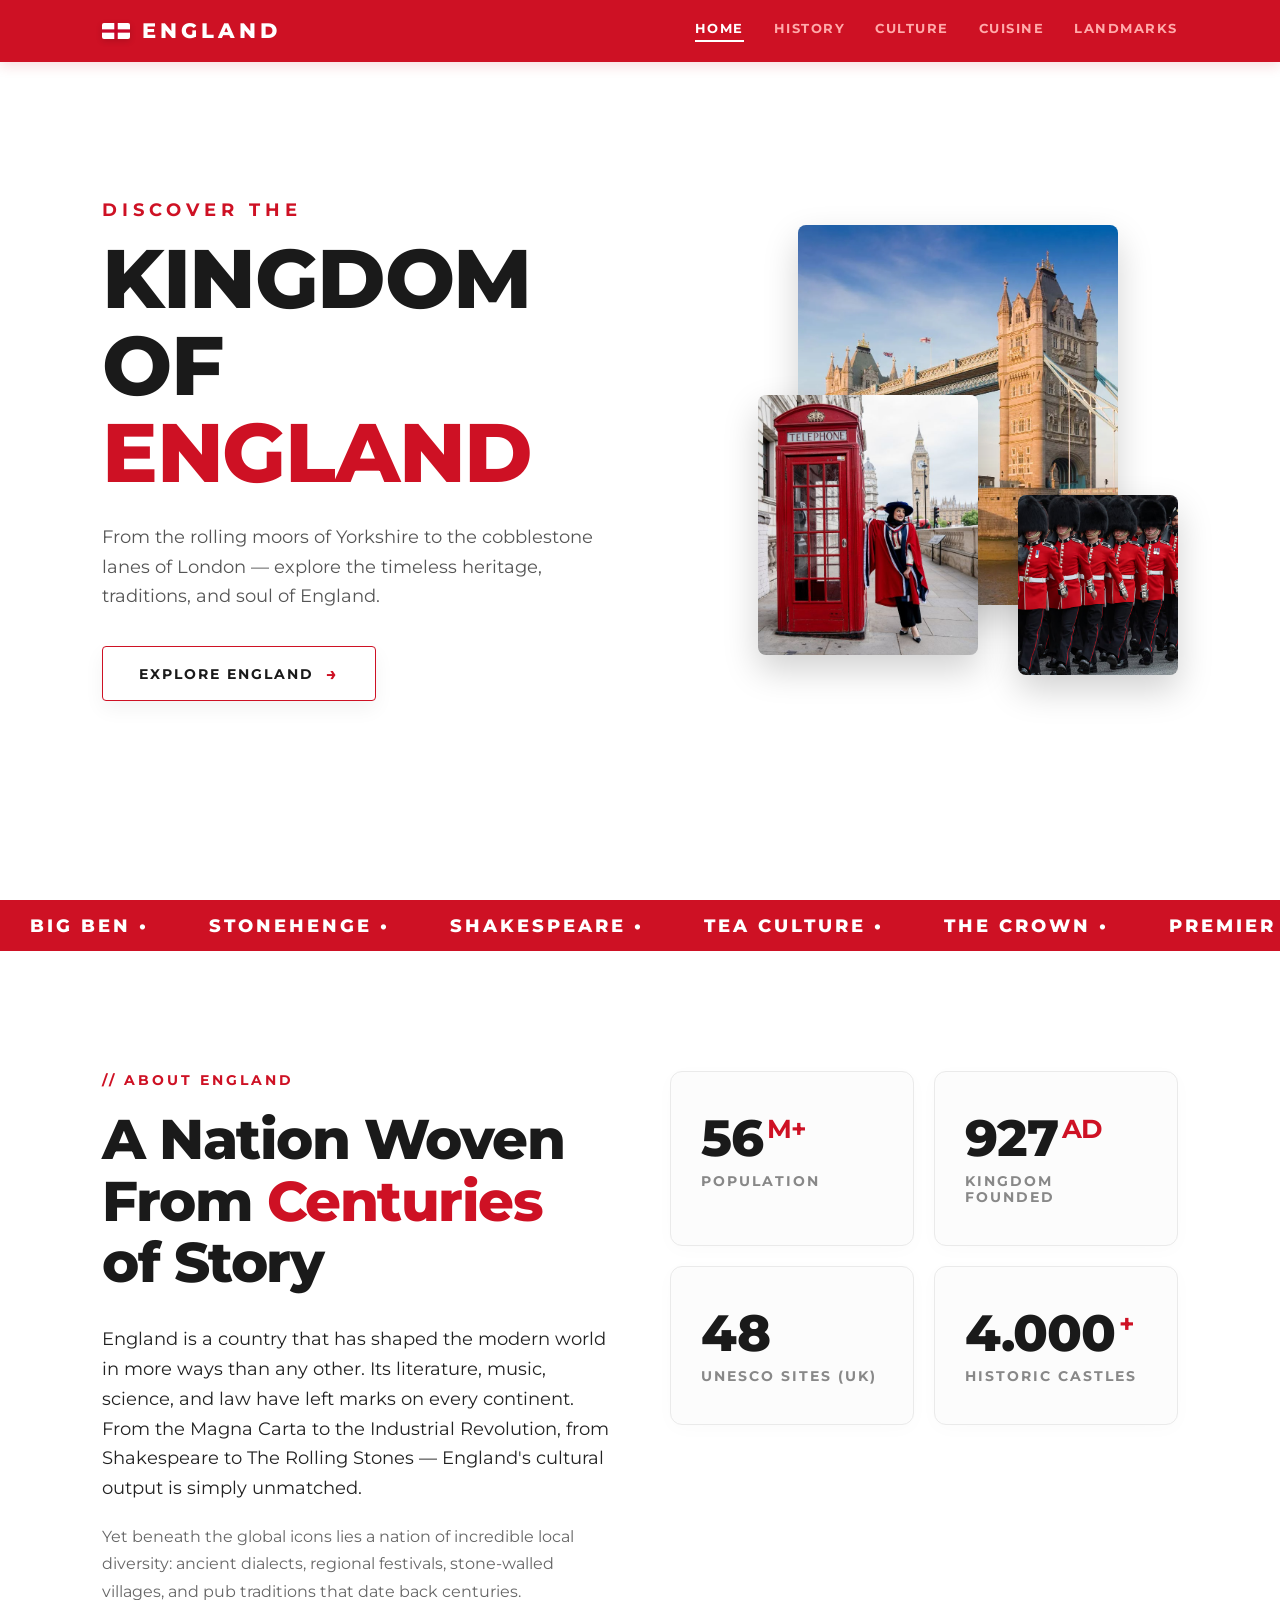
==== index.html @ e2b1b02a "membuat html dan css halaman utama" ====
<!DOCTYPE html>
<html lang="en">

<head>
    <meta charset="UTF-8">
    <meta name="viewport" content="width=device-width, initial-scale=1.0">
    <title>England</title>
    <link rel="preconnect" href="https://fonts.googleapis.com">
    <link rel="preconnect" href="https://fonts.gstatic.com" crossorigin>
    <link href="https://fonts.googleapis.com/css2?family=Montserrat:wght@400;500;700;800&display=swap" rel="stylesheet">
    <link rel="stylesheet" href="css/style.css">
</head>

<body>

    <nav>
        <div class="nav-logo-wrap">
            <img src="assets/england_flag.png" alt="England Flag" class="nav-flag">
            <h1>ENGLAND</h1>
        </div>
        <div class="nav-links">
            <a href="index.html" class="active">HOME</a>
            <a href="">HISTORY</a>
            <a href="">CULTURE</a>
            <a href="">CUISINE</a>
            <a href="">LANDMARKS</a>
        </div>
    </nav>

    <header>
        <div class="header-text">
            <p class="sub-title">DISCOVER THE</p>
            <h1 class="main-title">KINGDOM OF <span class="text-red">ENGLAND</span></h1>
            <p class="description">From the rolling moors of Yorkshire to the cobblestone lanes of London — explore the
                timeless heritage, traditions, and soul of England.</p>

            <a href="" class="btn-explore">
                EXPLORE ENGLAND
                <span class="arrow">→</span>
            </a>
        </div>

        <div class="header-visual-zone">
            <div class="image-stack-container">

                <div class="stack-card img-back">
                    <img src="assets/tower_bridge.jpg" alt="Tower Bridge London">
                </div>

                <div class="stack-card img-middle">
                    <img src="assets/red_telephone.jpg" alt="Red Telephone Box">
                </div>

                <div class="stack-card img-front">
                    <img src="assets/kings_guard.jpg" alt="King's Guard">
                </div>

            </div>
        </div>
    </header>

    <div class="ticker-wrap">
        <div class="ticker">
            <div class="ticker-item">BIG BEN •</div>
            <div class="ticker-item">STONEHENGE •</div>
            <div class="ticker-item">SHAKESPEARE •</div>
            <div class="ticker-item">TEA CULTURE •</div>
            <div class="ticker-item">THE CROWN •</div>
            <div class="ticker-item">PREMIER LEAGUE •</div>
            <div class="ticker-item">FISH & CHIPS •</div>
            <div class="ticker-item">BUCKINGHAM PALACE •</div>
            <div class="ticker-item">BIG BEN •</div>
            <div class="ticker-item">STONEHENGE •</div>
            <div class="ticker-item">SHAKESPEARE •</div>
            <div class="ticker-item">TEA CULTURE •</div>
            <div class="ticker-item">THE CROWN •</div>
            <div class="ticker-item">PREMIER LEAGUE •</div>
            <div class="ticker-item">FISH & CHIPS •</div>
            <div class="ticker-item">BUCKINGHAM PALACE •</div>
        </div>
    </div>

    <section class="about-section">
        <div class="about-container">

            <div class="about-left">
                <p class="about-tagline">// ABOUT ENGLAND</p>
                <h2 class="about-title">A Nation Woven From <span class="highlight-red">Centuries</span> of Story</h2>
                <p class="about-desc">England is a country that has shaped the modern world in more ways than any other.
                    Its
                    literature, music, science, and law have left marks on every continent. From the Magna Carta to the
                    Industrial
                    Revolution, from Shakespeare to The Rolling Stones — England's cultural output is simply unmatched.
                </p>
                <p class="about-desc-sub">Yet beneath the global icons lies a nation of incredible local diversity:
                    ancient
                    dialects, regional festivals, stone-walled villages, and pub traditions that date back centuries.
                </p>
            </div>

            <div class="about-right">
                <div class="stats-grid">

                    <div class="stat-card">
                        <h3>56<span>M+</span></h3>
                        <p>POPULATION</p>
                    </div>

                    <div class="stat-card">
                        <h3>927<span>AD</span></h3>
                        <p>KINGDOM FOUNDED</p>
                    </div>

                    <div class="stat-card">
                        <h3>48</h3>
                        <p>UNESCO SITES (UK)</p>
                    </div>

                    <div class="stat-card">
                        <h3>4.000<span>+</span></h3>
                        <p>HISTORIC CASTLES</p>
                    </div>

                </div>
            </div>

        </div>
    </section>

</body>

</html>
---- css/style.css ----
/* RESET DASAR */
* {
    margin: 0;
    padding: 0;
    box-sizing: border-box;
}

body {
    background-color: #FFFFFF;
    color: #1a1a1a;
    font-family: 'Montserrat', sans-serif;
    overflow-x: hidden;
}

/* NAVIGATION BAR */
nav {
    background-color: #CE1124;
    color: #FFFFFF;
    display: flex;
    justify-content: space-between;
    align-items: center;
    position: fixed;
    top: 0;
    left: 0;
    width: 100%;
    z-index: 1000;
    padding: 20px 8%;
    box-shadow: 0 4px 12px rgba(206, 17, 36, 0.15);
}

.nav-logo-wrap {
    display: flex;
    align-items: center;
    gap: 12px;
}

.nav-flag {
    width: 28px;
    height: auto;
    border-radius: 2px;
    box-shadow: 0 2px 6px rgba(0, 0, 0, 0.15);
}

nav h1 {
    font-size: 1.3rem;
    font-weight: 800;
    letter-spacing: 4px;
    line-height: 1;
}

.nav-links {
    display: flex;
    gap: 30px;
}

.nav-links a {
    color: #FFAAAA;
    text-decoration: none;
    font-weight: 700;
    font-size: 13px;
    letter-spacing: 1.5px;
    transition: all 0.3s ease;
    padding-bottom: 4px;
}

.nav-links a:hover,
.nav-links a.active {
    color: #FFFFFF;
    border-bottom: 2px solid #FFFFFF;
}

/* HERO SECTION */
header {
    position: relative;
    min-height: 100vh;
    padding-left: 8%;
    padding-right: 8%;
    display: flex;
    align-items: center;
    justify-content: space-between;
}

.header-text {
    flex: 1;
    max-width: 50%;
    z-index: 5;
}

.sub-title {
    color: #CE1124;
    font-size: 1.1rem;
    font-weight: 700;
    letter-spacing: 5px;
    margin-bottom: 15px;
}

.main-title {
    font-size: 5.2rem;
    font-weight: 800;
    line-height: 1.05;
    margin-bottom: 25px;
    color: #1a1a1a;
    letter-spacing: -1.5px;
}

.main-title .text-red {
    color: #CE1124;
}

.description {
    color: #555555;
    font-size: 1.1rem;
    line-height: 1.7;
    max-width: 520px;
    margin-bottom: 35px;
}

.btn-explore {
    display: inline-flex;
    align-items: center;
    background-color: #FFFFFF;
    color: #1a1a1a;
    text-decoration: none;
    font-size: 0.9rem;
    font-weight: 700;
    letter-spacing: 2px;
    padding: 16px 36px;
    border-radius: 4px;
    border: 1.5px solid #CE1124;
    box-shadow: 0 8px 20px rgba(0, 0, 0, 0.05);
    transition: all 0.3s cubic-bezier(0.25, 0.8, 0.25, 1);
    position: relative;
}

.btn-explore .arrow {
    margin-left: 12px;
    font-size: 1.1rem;
    color: #CE1124;
    transition: all 0.3s ease;
}

.btn-explore:hover {
    background-color: #CE1124;
    color: #FFFFFF;
    transform: translateY(-3px);
    box-shadow: 0 15px 30px rgba(206, 17, 36, 0.25);
    border-color: #CE1124;
}

.btn-explore:hover .arrow {
    color: #FFFFFF;
    transform: translateX(5px);
}

.header-visual-zone {
    flex: 1;
    display: flex;
    justify-content: flex-end;
    position: relative;
}

.image-stack-container {
    position: relative;
    width: 480px;
    height: 450px;
}

.stack-card {
    position: absolute;
    overflow: hidden;
    border-radius: 8px;
    box-shadow: 0 15px 35px rgba(0, 0, 0, 0.18);
    background-color: #f0f0f0;
    transition: all 0.4s ease-in-out;
}

.stack-card img {
    width: 100%;
    height: 100%;
    object-fit: cover;
}

.img-back {
    width: 320px;
    height: 380px;
    top: 0;
    right: 60px;
    z-index: 1;
}

.img-middle {
    width: 220px;
    height: 260px;
    bottom: 20px;
    right: 200px;
    z-index: 2;
}

.img-front {
    width: 160px;
    height: 180px;
    bottom: 0;
    right: 0;
    z-index: 3;
}

.image-stack-container:hover .img-back {
    transform: translateY(-5px);
}

.image-stack-container:hover .img-middle {
    transform: translate(-10px, -5px) scale(1.02);
}

.image-stack-container:hover .img-front {
    transform: translate(5px, 5px);
}

/* TEKS BERJALAN */
.ticker-wrap {
    width: 100%;
    background-color: #CE1124;
    overflow: hidden;
    padding: 15px 0;
}

.ticker {
    display: flex;
    width: max-content;
    animation: marquee 25s linear infinite;
}

.ticker-item {
    color: #FFFFFF;
    font-size: 1.1rem;
    font-weight: 800;
    letter-spacing: 3px;
    padding: 0 30px;
    white-space: nowrap;
}

@keyframes marquee {
    0% {
        transform: translate3d(0, 0, 0);
    }

    100% {
        transform: translate3d(-50%, 0, 0);
    }
}

/* ABOUT SECTION */
.about-section {
    padding: 120px 8%;
    background-color: #FFFFFF;
}

.about-container {
    display: flex;
    justify-content: space-between;
    align-items: flex-start;
    gap: 60px;
}

.about-left {
    flex: 1;
    max-width: 48%;
}

.about-tagline {
    color: #CE1124;
    font-weight: 700;
    font-size: 0.9rem;
    letter-spacing: 3px;
    margin-bottom: 20px;
}

.about-title {
    font-size: 3.5rem;
    font-weight: 800;
    line-height: 1.1;
    color: #1a1a1a;
    margin-bottom: 30px;
    letter-spacing: -1.5px;
}

.about-title .highlight-red {
    color: #CE1124;
    font-weight: 800;
}

.about-desc {
    font-size: 1.1rem;
    line-height: 1.7;
    color: #222222;
    margin-bottom: 20px;
}

.about-desc-sub {
    font-size: 1rem;
    line-height: 1.7;
    color: #666666;
}

.about-right {
    flex: 1;
    max-width: 48%;
}

.stats-grid {
    display: grid;
    grid-template-columns: repeat(2, 1fr);
    gap: 20px;
}

.stat-card {
    background-color: #Fcfcfc;
    border: 1px solid #EAEAEA;
    border-radius: 12px;
    padding: 40px 30px;
    box-shadow: 0 4px 20px rgba(0, 0, 0, 0.02);
    transition: all 0.3s ease;
}

.stat-card h3 {
    font-size: 3.2rem;
    font-weight: 800;
    color: #1a1a1a;
    line-height: 1;
    margin-bottom: 10px;
    letter-spacing: -1px;
}

.stat-card h3 span {
    color: #CE1124;
    font-size: 1.6rem;
    font-weight: 700;
    margin-left: 4px;
    vertical-align: super;
}

.stat-card p {
    font-size: 0.85rem;
    font-weight: 700;
    color: #888888;
    letter-spacing: 2px;
}

.stat-card:hover {
    transform: translateY(-5px);
    background-color: #FFFFFF;
    border-color: #CE1124;
    box-shadow: 0 15px 30px rgba(206, 17, 36, 0.08);
}
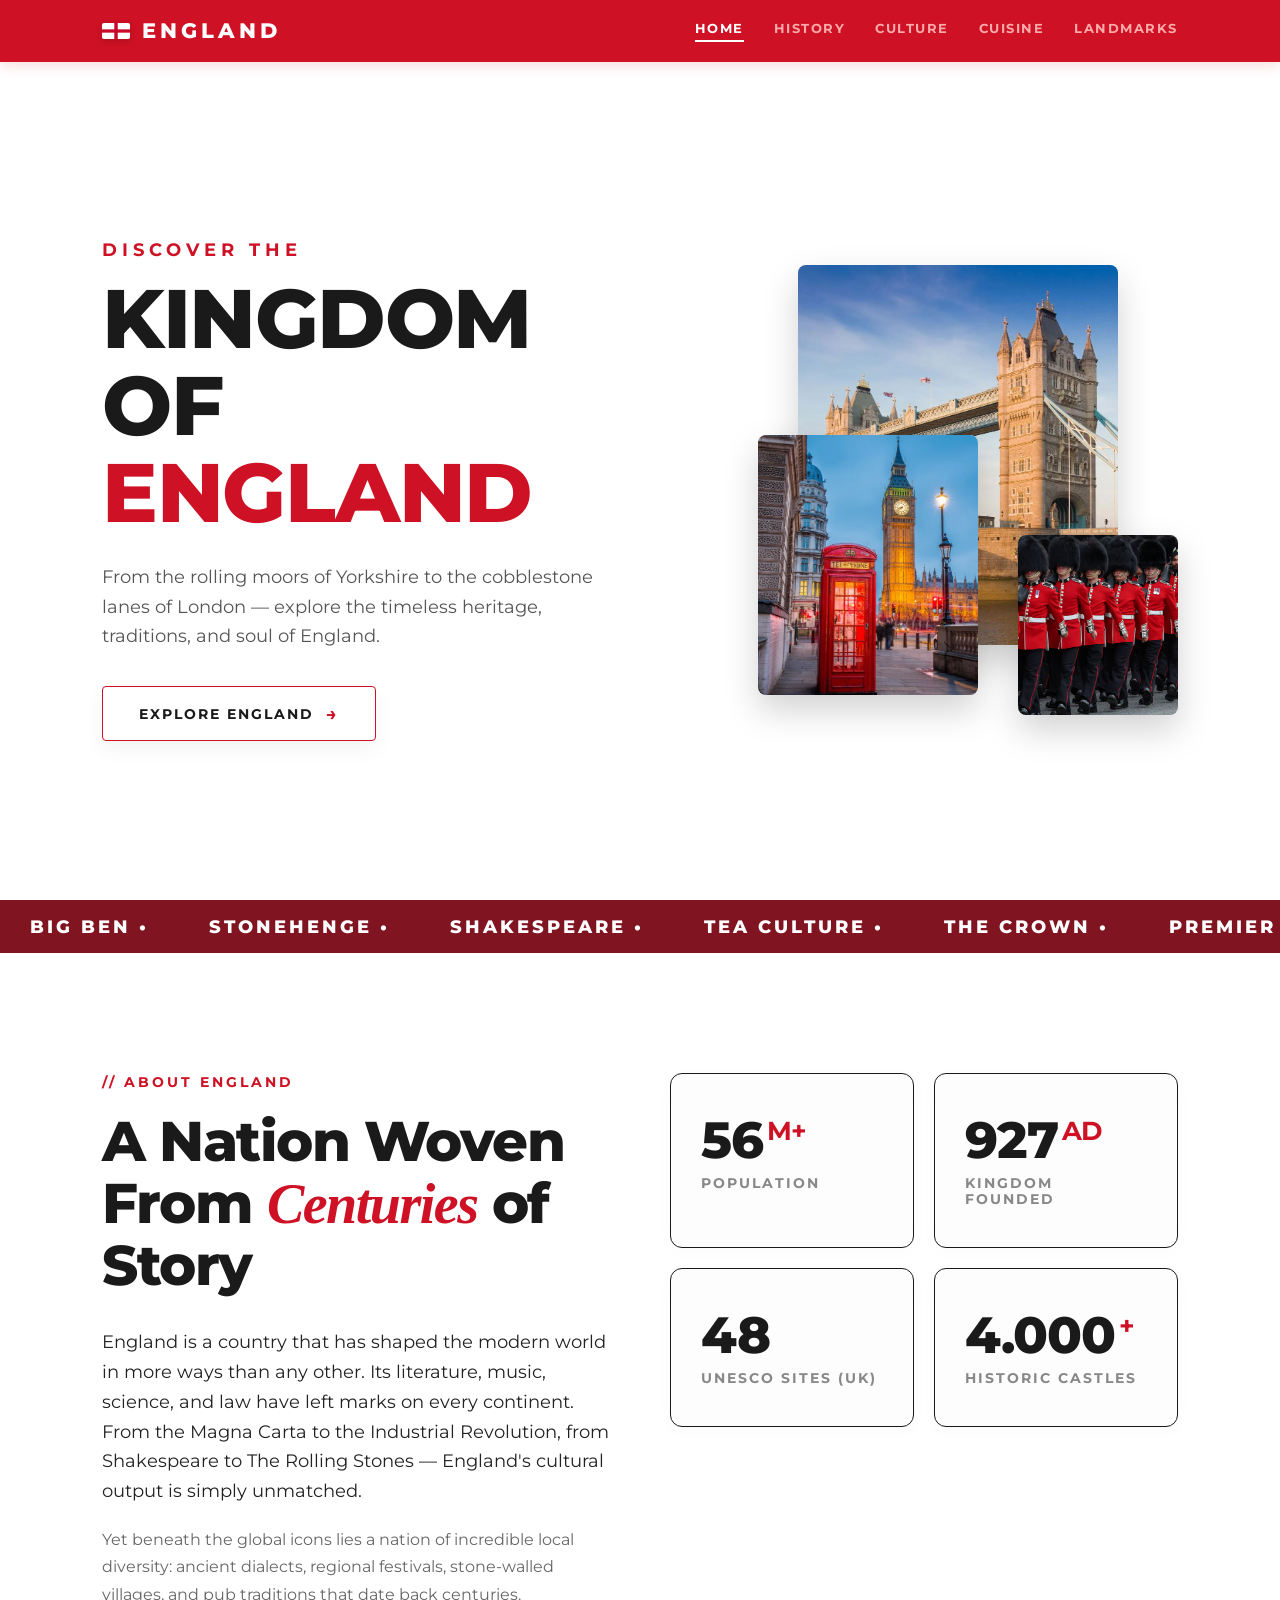
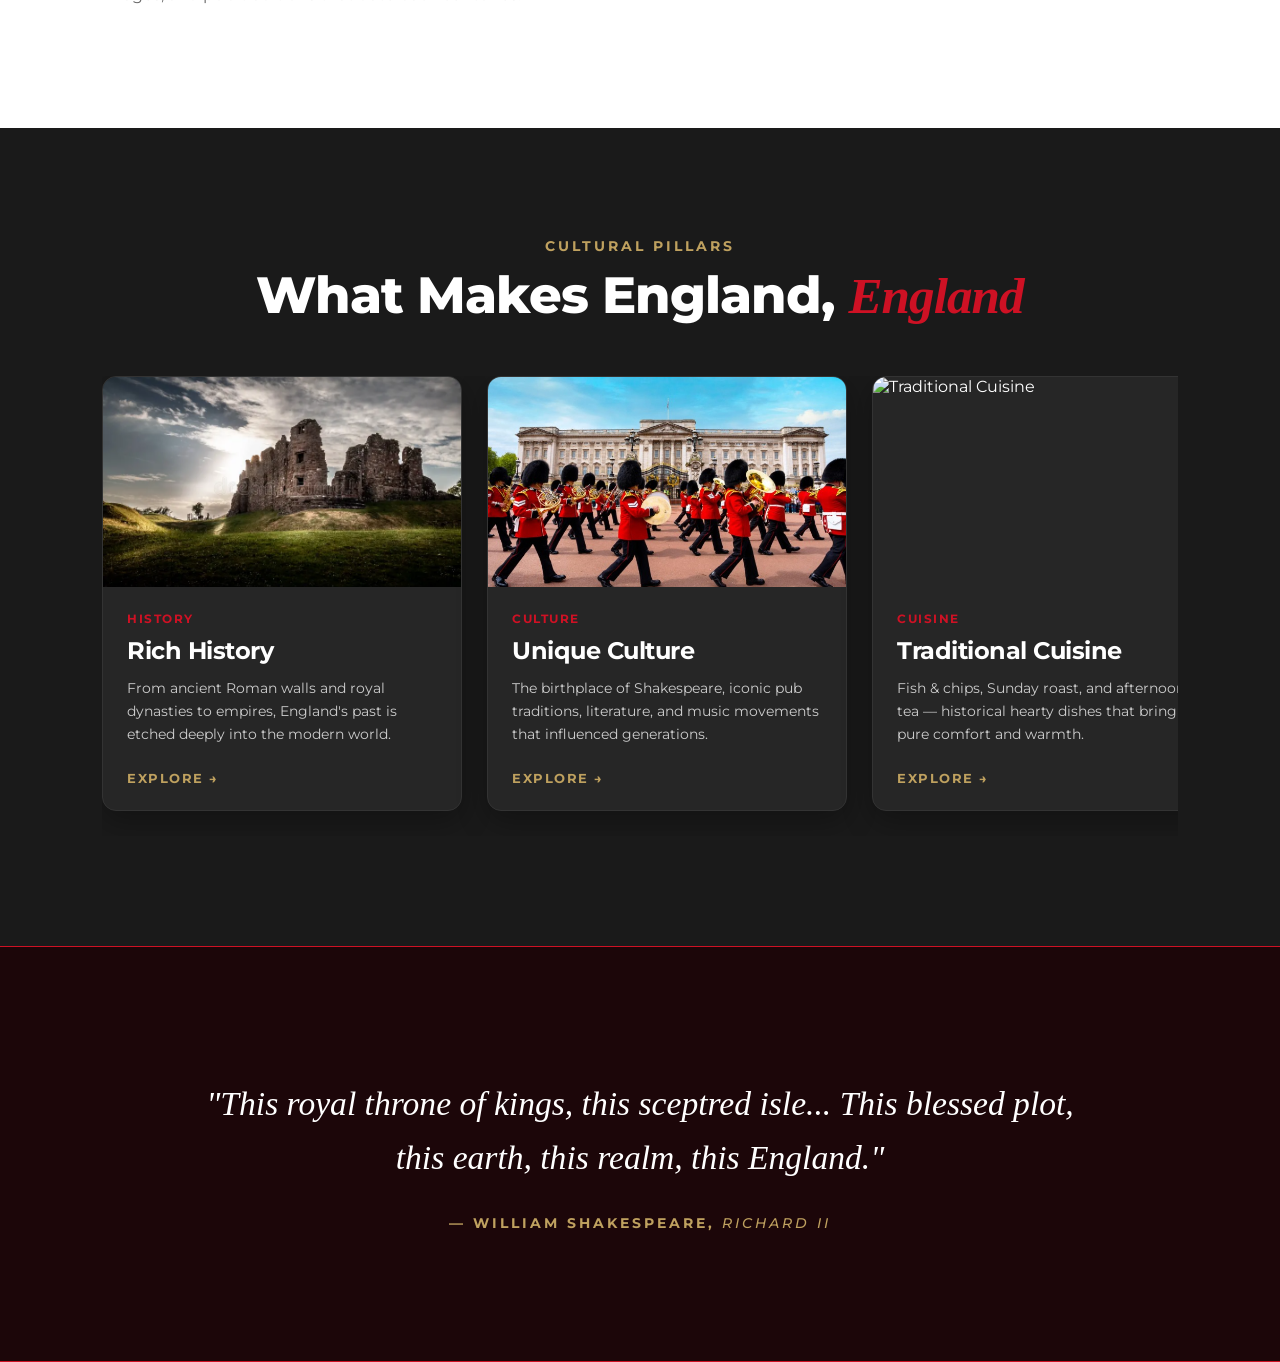
==== commit aa1aac5c: "melanjutkan html dan css halaman utama" ====
--- a/index.html
+++ b/index.html
@@ -42,19 +42,15 @@
 
         <div class="header-visual-zone">
             <div class="image-stack-container">
-
                 <div class="stack-card img-back">
                     <img src="assets/tower_bridge.jpg" alt="Tower Bridge London">
                 </div>
-
                 <div class="stack-card img-middle">
                     <img src="assets/red_telephone.jpg" alt="Red Telephone Box">
                 </div>
-
                 <div class="stack-card img-front">
                     <img src="assets/kings_guard.jpg" alt="King's Guard">
                 </div>
-
             </div>
         </div>
     </header>
@@ -82,48 +78,112 @@
 
     <section class="about-section">
         <div class="about-container">
-
             <div class="about-left">
                 <p class="about-tagline">// ABOUT ENGLAND</p>
                 <h2 class="about-title">A Nation Woven From <span class="highlight-red">Centuries</span> of Story</h2>
                 <p class="about-desc">England is a country that has shaped the modern world in more ways than any other.
-                    Its
-                    literature, music, science, and law have left marks on every continent. From the Magna Carta to the
-                    Industrial
-                    Revolution, from Shakespeare to The Rolling Stones — England's cultural output is simply unmatched.
+                    Its literature, music, science, and law have left marks on every continent. From the Magna Carta to
+                    the
+                    Industrial Revolution, from Shakespeare to The Rolling Stones — England's cultural output is simply
+                    unmatched.
                 </p>
                 <p class="about-desc-sub">Yet beneath the global icons lies a nation of incredible local diversity:
-                    ancient
-                    dialects, regional festivals, stone-walled villages, and pub traditions that date back centuries.
+                    ancient dialects, regional festivals, stone-walled villages, and pub traditions that date back
+                    centuries.
                 </p>
             </div>
 
             <div class="about-right">
                 <div class="stats-grid">
-
                     <div class="stat-card">
                         <h3>56<span>M+</span></h3>
                         <p>POPULATION</p>
                     </div>
-
                     <div class="stat-card">
                         <h3>927<span>AD</span></h3>
                         <p>KINGDOM FOUNDED</p>
                     </div>
-
                     <div class="stat-card">
                         <h3>48</h3>
                         <p>UNESCO SITES (UK)</p>
                     </div>
-
                     <div class="stat-card">
                         <h3>4.000<span>+</span></h3>
                         <p>HISTORIC CASTLES</p>
                     </div>
-
                 </div>
             </div>
+        </div>
+    </section>
 
+    <section class="pillars-section">
+        <div class="pillars-container">
+            <div class="pillars-header">
+                <p class="pillars-tagline">CULTURAL PILLARS</p>
+                <h2 class="pillars-title">What Makes England, <span class="text-red">England</span></h2>
+            </div>
+
+            <div class="pillars-scroll-wrapper">
+                <div class="pillar-card">
+                    <div class="card-img-box">
+                        <img src="assets/rich_history.jpg" alt="Rich History">
+                    </div>
+                    <div class="card-content">
+                        <p class="card-tag">HISTORY</p>
+                        <h3>Rich History</h3>
+                        <p class="card-desc">From ancient Roman walls and royal dynasties to empires, England's past is
+                            etched deeply into the modern world.</p>
+                        <a href="" class="card-link">EXPLORE →</a>
+                    </div>
+                </div>
+
+                <div class="pillar-card">
+                    <div class="card-img-box">
+                        <img src="assets/unique_culture.jpg" alt="Unique Culture">
+                    </div>
+                    <div class="card-content">
+                        <p class="card-tag">CULTURE</p>
+                        <h3>Unique Culture</h3>
+                        <p class="card-desc">The birthplace of Shakespeare, iconic pub traditions, literature, and music
+                            movements that influenced generations.</p>
+                        <a href="" class="card-link">EXPLORE →</a>
+                    </div>
+                </div>
+
+                <div class="pillar-card">
+                    <div class="card-img-box">
+                        <img src="assets/traditional_cuisine.jpg" alt="Traditional Cuisine">
+                    </div>
+                    <div class="card-content">
+                        <p class="card-tag">CUISINE</p>
+                        <h3>Traditional Cuisine</h3>
+                        <p class="card-desc">Fish & chips, Sunday roast, and afternoon tea — historical hearty dishes
+                            that bring pure comfort and warmth.</p>
+                        <a href="" class="card-link">EXPLORE →</a>
+                    </div>
+                </div>
+
+                <div class="pillar-card">
+                    <div class="card-img-box">
+                        <img src="assets/iconic_landmarks.jpg" alt="Iconic Landmarks">
+                    </div>
+                    <div class="card-content">
+                        <p class="card-tag">LANDMARKS</p>
+                        <h3>Iconic Landmarks</h3>
+                        <p class="card-desc">From the majestic Big Ben to the ancient mystery of Stonehenge, explore
+                            structural marvels standing through time.</p>
+                        <a href="" class="card-link">EXPLORE →</a>
+                    </div>
+                </div>
+            </div>
+        </div>
+    </section>
+
+    <section class="quote-section">
+        <div class="quote-container">
+            <p class="quote-text">"This royal throne of kings, this sceptred isle... This blessed plot, this earth, this
+                realm, this England."</p>
+            <p class="quote-author">— WILLIAM SHAKESPEARE, <span class="quote-source">RICHARD II</span></p>
         </div>
     </section>
 
--- a/css/style.css
+++ b/css/style.css
@@ -78,6 +78,8 @@
     display: flex;
     align-items: center;
     justify-content: space-between;
+    background-color: #FFFFFF;
+    padding-top: 80px;
 }
 
 .header-text {
@@ -219,9 +221,10 @@
 /* TEKS BERJALAN */
 .ticker-wrap {
     width: 100%;
-    background-color: #CE1124;
+    background-color: #801421;
     overflow: hidden;
-    padding: 15px 0;
+    padding: 16px 0;
+    box-shadow: 0 4px 20px rgba(0, 0, 0, 0.15);
 }
 
 .ticker {
@@ -285,8 +288,9 @@
 }
 
 .about-title .highlight-red {
-    color: #CE1124;
-    font-weight: 800;
+    font-family: 'Georgia', serif;
+    color: #CE1124;
+    font-style: italic;
 }
 
 .about-desc {
@@ -314,8 +318,8 @@
 }
 
 .stat-card {
-    background-color: #Fcfcfc;
-    border: 1px solid #EAEAEA;
+    background-color: #FDFDFD;
+    border: 1px solid #1a1a1a;
     border-radius: 12px;
     padding: 40px 30px;
     box-shadow: 0 4px 20px rgba(0, 0, 0, 0.02);
@@ -351,4 +355,179 @@
     background-color: #FFFFFF;
     border-color: #CE1124;
     box-shadow: 0 15px 30px rgba(206, 17, 36, 0.08);
+}
+
+/* CULTURAL PILLARS SECTION */
+.pillars-section {
+    background-color: #1A1A1A;
+    padding: 110px 8%;
+    color: #FFFFFF;
+}
+
+.pillars-container {
+    width: 100%;
+}
+
+.pillars-header {
+    display: flex;
+    flex-direction: column;
+    align-items: center;
+    text-align: center;
+    margin-bottom: 50px;
+}
+
+.pillars-tagline {
+    color: #bfa15f;
+    font-weight: 700;
+    font-size: 0.85rem;
+    letter-spacing: 3px;
+    margin-bottom: 10px;
+}
+
+.pillars-title {
+    font-size: 3.2rem;
+    font-weight: 800;
+    letter-spacing: -1px;
+    color: #FFFFFF;
+    line-height: 1.2;
+}
+
+.pillars-title .text-red {
+    font-family: 'Georgia', serif;
+    color: #CE1124;
+    font-style: italic;
+}
+
+.pillars-scroll-wrapper {
+    display: flex;
+    gap: 25px;
+    overflow-x: auto;
+    padding-bottom: 25px;
+    scroll-snap-type: x mandatory;
+    -webkit-overflow-scrolling: touch;
+}
+
+.pillars-scroll-wrapper::-webkit-scrollbar {
+    height: 6px;
+}
+
+.pillars-scroll-wrapper::-webkit-scrollbar-track {
+    background: #1A1A1A;
+}
+
+.pillars-scroll-wrapper::-webkit-scrollbar-thumb {
+    background: #333333;
+    border-radius: 4px;
+}
+
+.pillar-card {
+    flex: 0 0 360px;
+    background-color: #262626;
+    border-radius: 14px;
+    overflow: hidden;
+    display: flex;
+    flex-direction: column;
+    scroll-snap-align: start;
+    border: 1px solid #333333;
+    box-shadow: 0 10px 30px rgba(0, 0, 0, 0.3);
+    transition: all 0.3s ease;
+}
+
+.card-img-box {
+    width: 100%;
+    height: 210px;
+    overflow: hidden;
+}
+
+.card-img-box img {
+    width: 100%;
+    height: 100%;
+    object-fit: cover;
+}
+
+.card-content {
+    padding: 24px;
+    display: flex;
+    flex-direction: column;
+    flex-grow: 1;
+}
+
+.card-tag {
+    color: #CE1124;
+    font-size: 0.75rem;
+    font-weight: 700;
+    letter-spacing: 1.5px;
+    margin-bottom: 10px;
+}
+
+.card-content h3 {
+    font-size: 1.5rem;
+    font-weight: 700;
+    margin-bottom: 12px;
+    color: #FFFFFF;
+    letter-spacing: -0.5px;
+}
+
+.card-desc {
+    color: #CCCCCC;
+    font-size: 0.9rem;
+    line-height: 1.6;
+    margin-bottom: 25px;
+    flex-grow: 1;
+}
+
+.card-link {
+    color: #bfa15f;
+    text-decoration: none;
+    font-weight: 700;
+    font-size: 0.8rem;
+    letter-spacing: 1.5px;
+    transition: color 0.3s ease;
+}
+
+.pillar-card:hover {
+    transform: translateY(-8px);
+    box-shadow: 0 20px 40px rgba(0, 0, 0, 0.5);
+    border-color: #bfa15f;
+    background-color: #2D2D2D;
+}
+
+/* QUOTE SECTION */
+.quote-section {
+    background-color: #1C0609;
+    padding: 130px 8%;
+    text-align: center;
+    display: flex;
+    justify-content: center;
+    align-items: center;
+    border-top: 1px solid #CE1124;
+    border-bottom: 1px solid #CE1124;
+}
+
+.quote-container {
+    max-width: 900px;
+    margin: 0 auto;
+}
+
+.quote-text {
+    font-family: 'Georgia', serif;
+    font-style: italic;
+    font-size: 2.1rem;
+    line-height: 1.6;
+    color: #FFFFFF;
+    font-weight: 400;
+    margin-bottom: 30px;
+}
+
+.quote-author {
+    font-size: 0.85rem;
+    font-weight: 700;
+    color: #bfa15f;
+    letter-spacing: 3px;
+    text-transform: uppercase;
+}
+
+.quote-source {
+    font-style: italic;
+    font-weight: 500;
 }
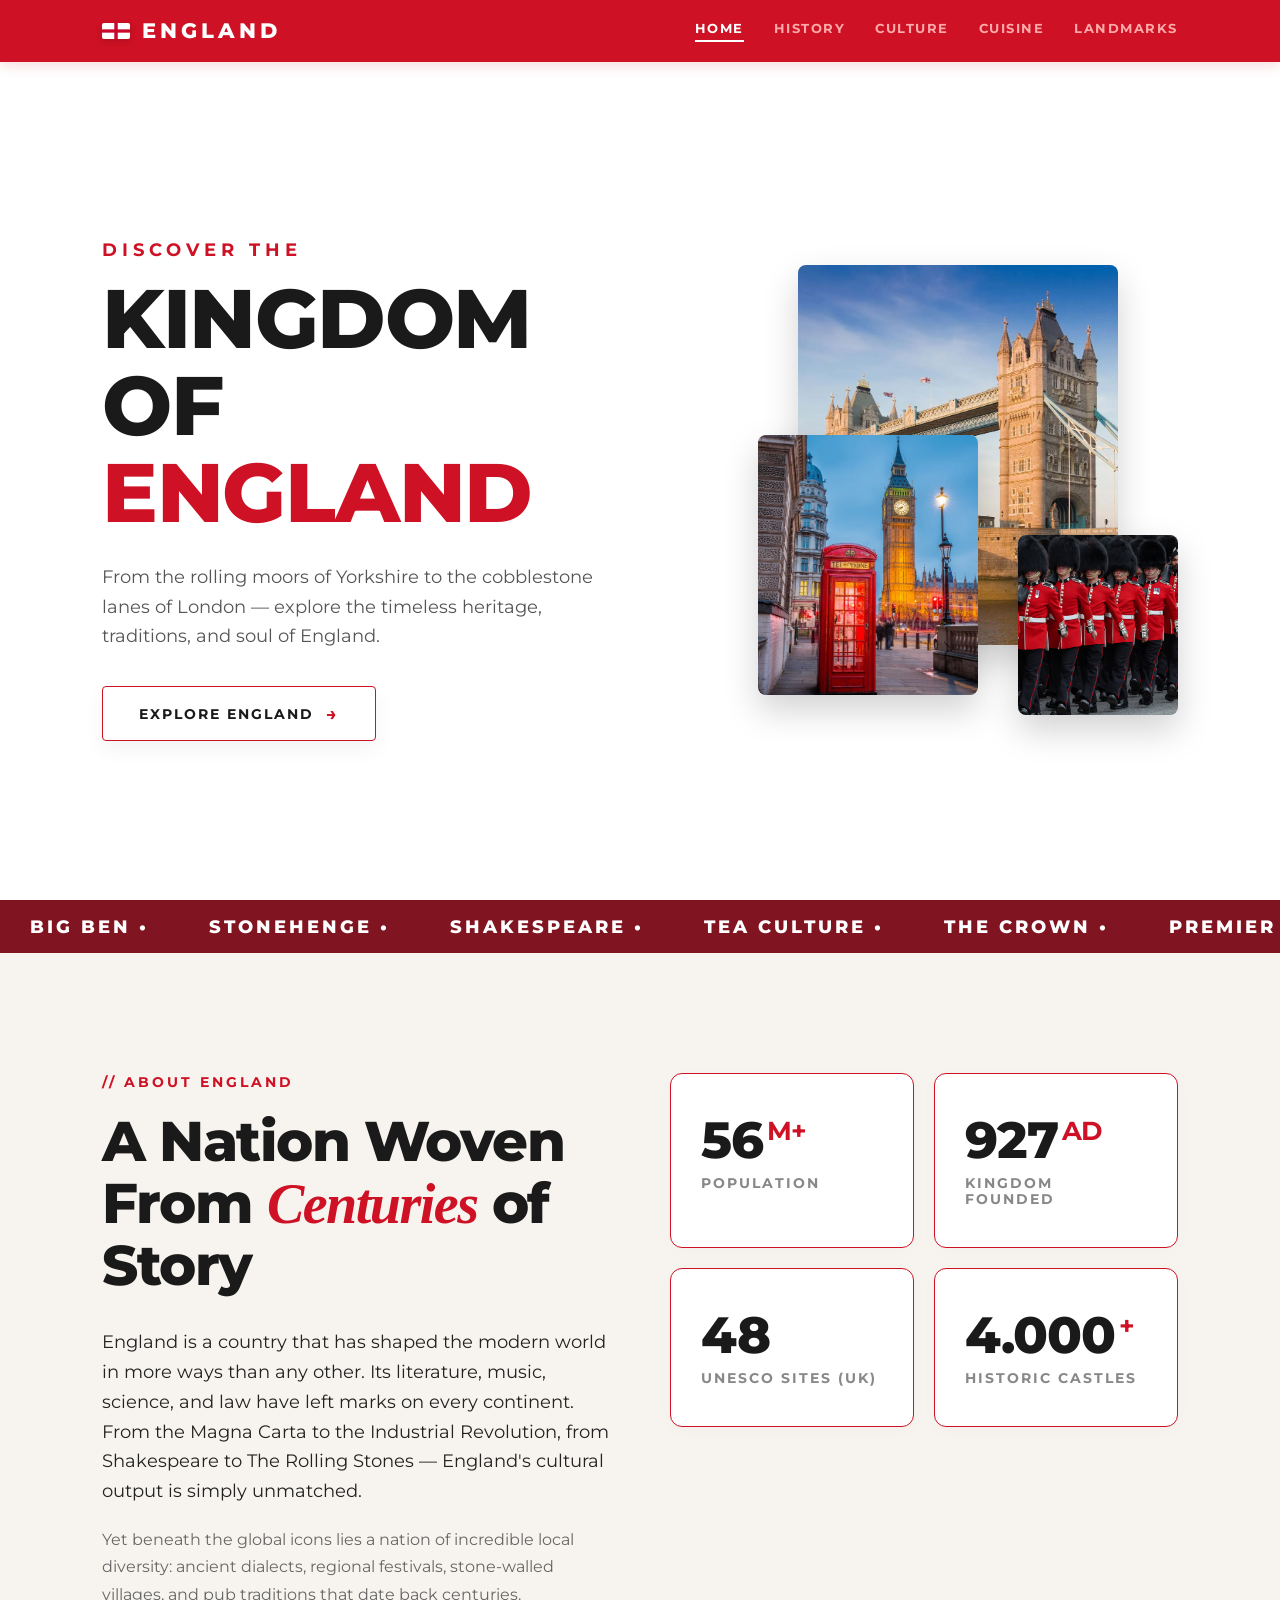
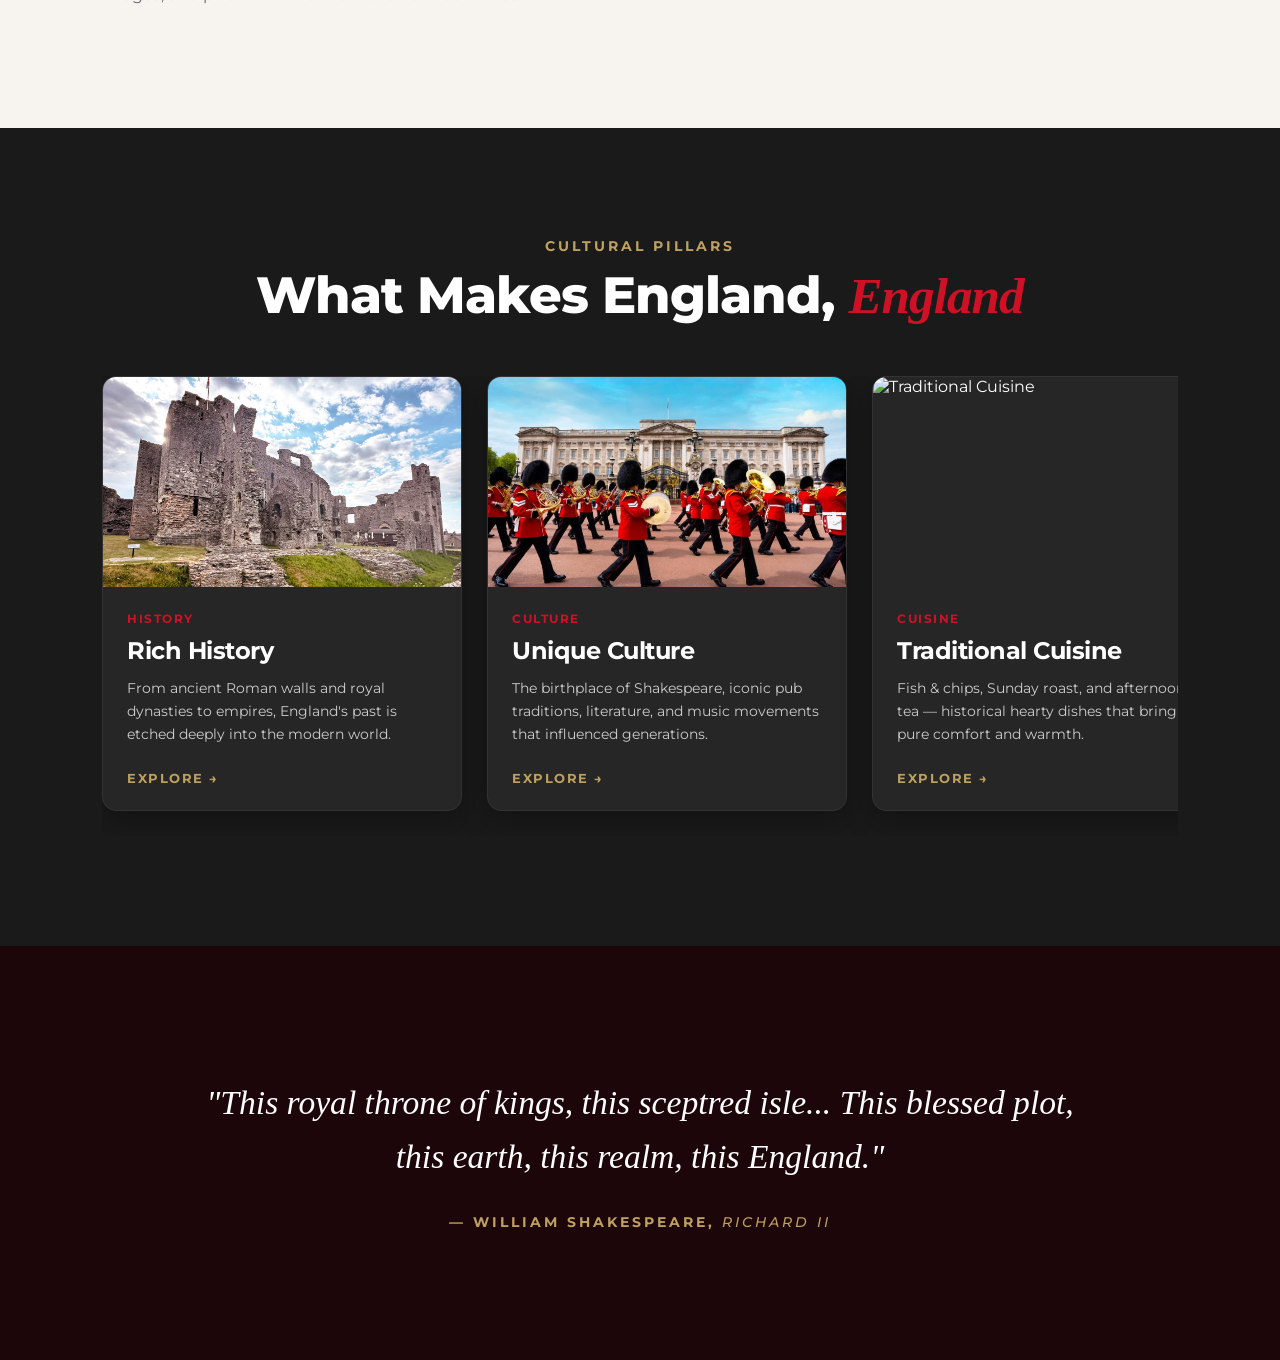
==== commit 73a6d46a: "membuat html dan css halaman history" ====
--- a/index.html
+++ b/index.html
@@ -4,7 +4,7 @@
 <head>
     <meta charset="UTF-8">
     <meta name="viewport" content="width=device-width, initial-scale=1.0">
-    <title>England</title>
+    <title>England Home</title>
     <link rel="preconnect" href="https://fonts.googleapis.com">
     <link rel="preconnect" href="https://fonts.gstatic.com" crossorigin>
     <link href="https://fonts.googleapis.com/css2?family=Montserrat:wght@400;500;700;800&display=swap" rel="stylesheet">
@@ -20,7 +20,7 @@
         </div>
         <div class="nav-links">
             <a href="index.html" class="active">HOME</a>
-            <a href="">HISTORY</a>
+            <a href="history.html">HISTORY</a>
             <a href="">CULTURE</a>
             <a href="">CUISINE</a>
             <a href="">LANDMARKS</a>
--- a/css/style.css
+++ b/css/style.css
@@ -255,7 +255,7 @@
 /* ABOUT SECTION */
 .about-section {
     padding: 120px 8%;
-    background-color: #FFFFFF;
+    background-color: #F7F4EF;
 }
 
 .about-container {
@@ -318,8 +318,8 @@
 }
 
 .stat-card {
-    background-color: #FDFDFD;
-    border: 1px solid #1a1a1a;
+    background-color: #FFFFFF;
+    border: 1px solid #CE1124;
     border-radius: 12px;
     padding: 40px 30px;
     box-shadow: 0 4px 20px rgba(0, 0, 0, 0.02);
@@ -353,7 +353,7 @@
 .stat-card:hover {
     transform: translateY(-5px);
     background-color: #FFFFFF;
-    border-color: #CE1124;
+    border-color: #1a1a1a;
     box-shadow: 0 15px 30px rgba(206, 17, 36, 0.08);
 }
 
@@ -500,8 +500,6 @@
     display: flex;
     justify-content: center;
     align-items: center;
-    border-top: 1px solid #CE1124;
-    border-bottom: 1px solid #CE1124;
 }
 
 .quote-container {
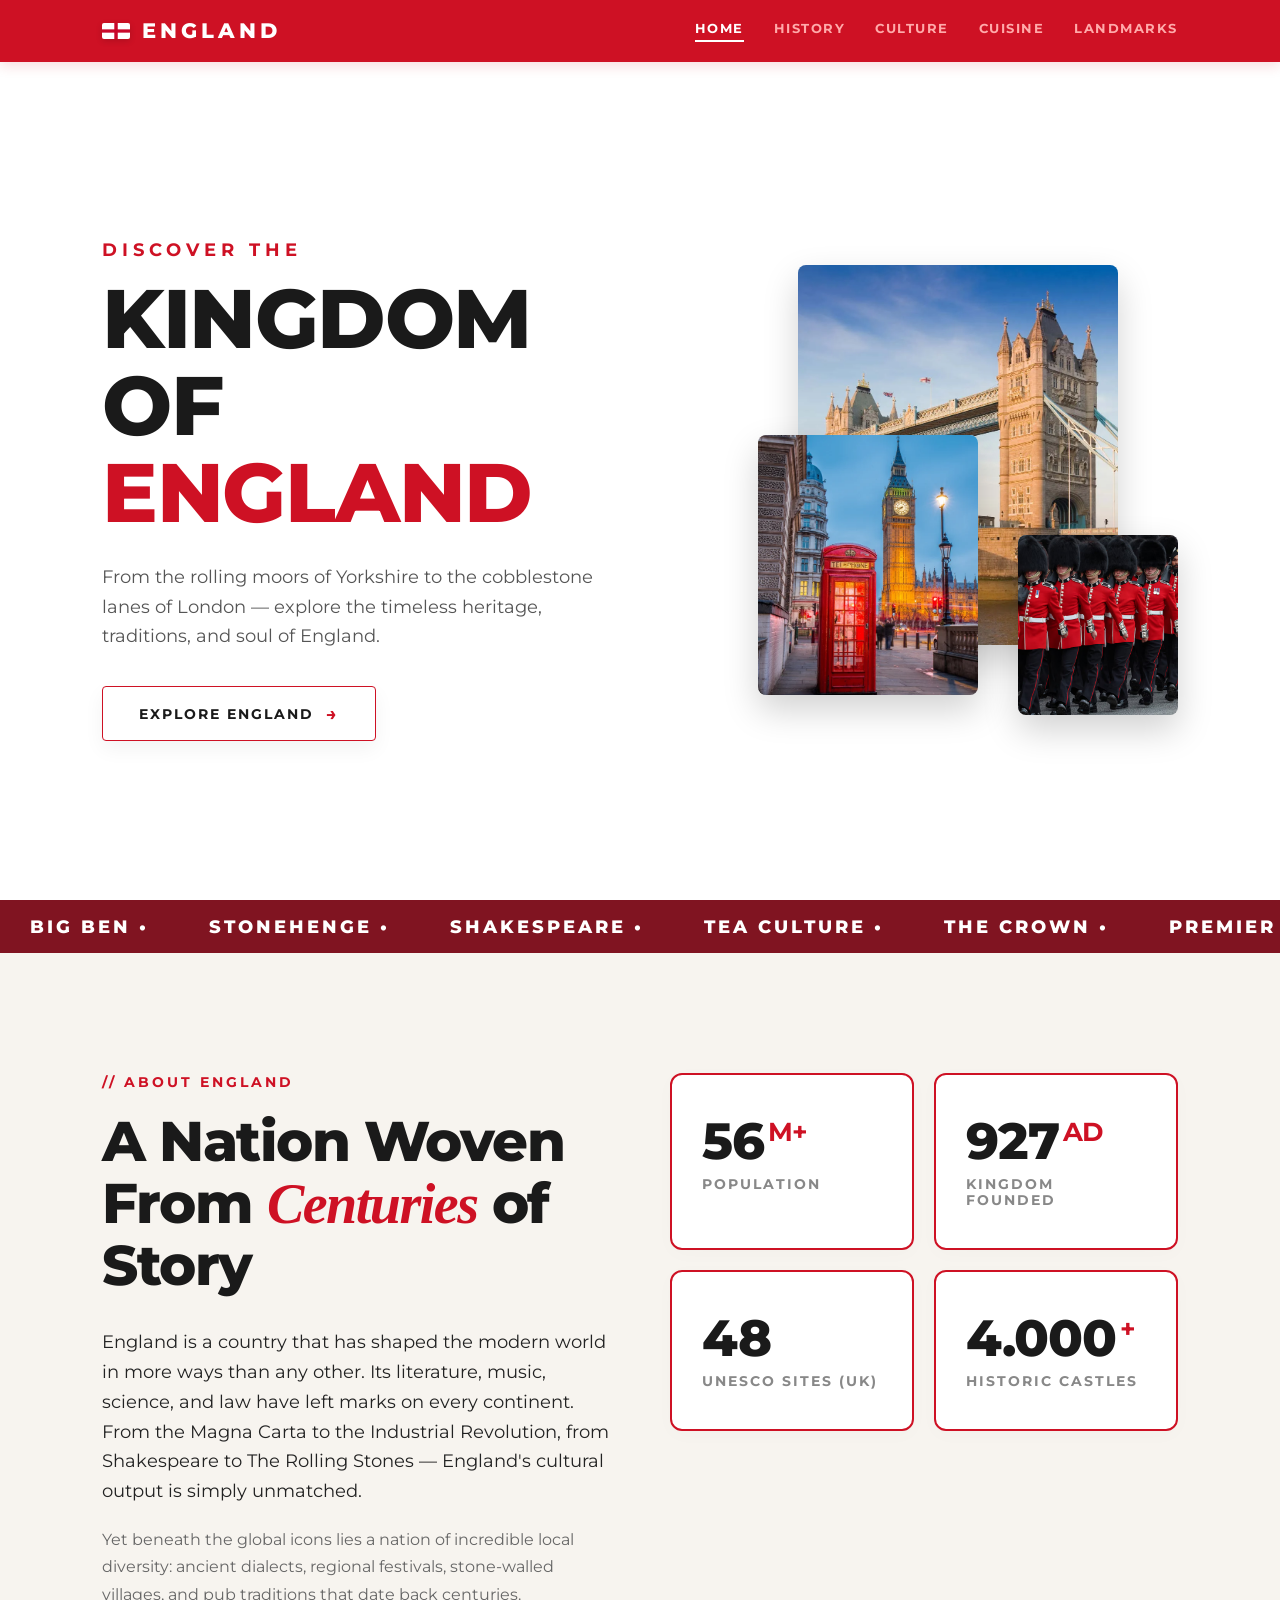
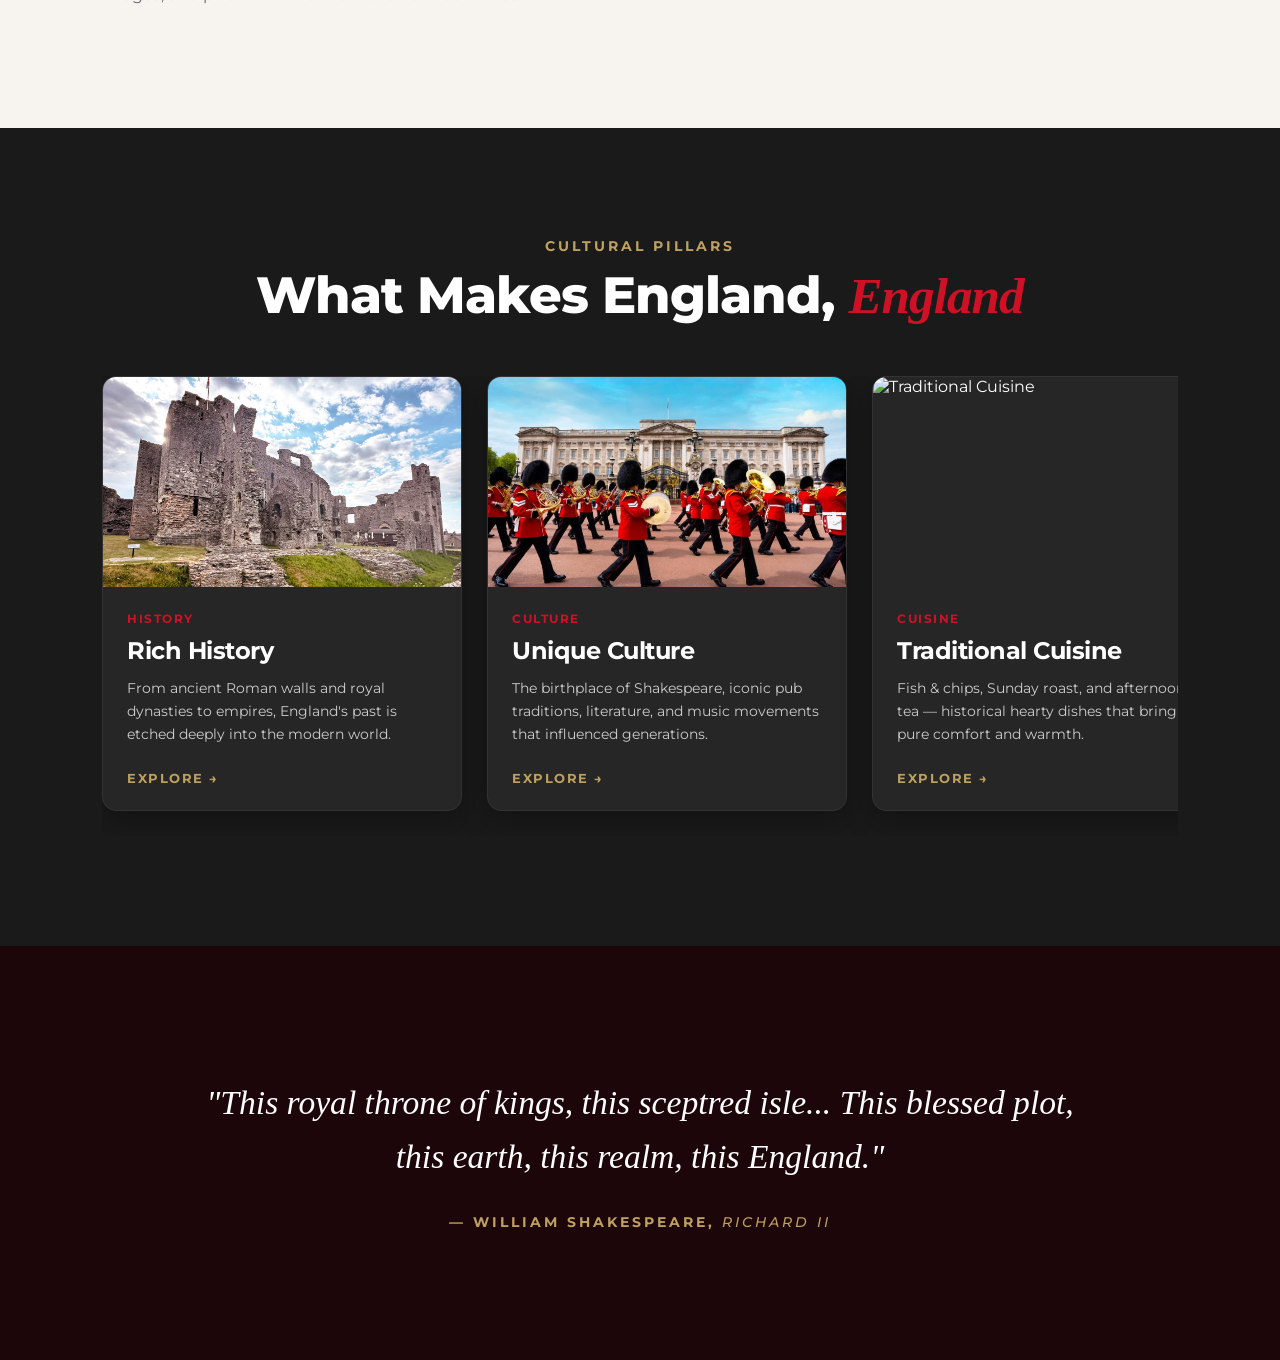
==== commit a05e9491: "membuat html dan css halaman cuisine" ====
--- a/index.html
+++ b/index.html
@@ -21,9 +21,9 @@
         <div class="nav-links">
             <a href="index.html" class="active">HOME</a>
             <a href="history.html">HISTORY</a>
-            <a href="">CULTURE</a>
-            <a href="">CUISINE</a>
-            <a href="">LANDMARKS</a>
+            <a href="culture.html">CULTURE</a>
+            <a href="cuisine.html">CUISINE</a>
+            <a href="landmarks.html">LANDMARKS</a>
         </div>
     </nav>
 
--- a/css/style.css
+++ b/css/style.css
@@ -319,7 +319,7 @@
 
 .stat-card {
     background-color: #FFFFFF;
-    border: 1px solid #CE1124;
+    border: 2px solid #CE1124;
     border-radius: 12px;
     padding: 40px 30px;
     box-shadow: 0 4px 20px rgba(0, 0, 0, 0.02);
@@ -353,7 +353,6 @@
 .stat-card:hover {
     transform: translateY(-5px);
     background-color: #FFFFFF;
-    border-color: #1a1a1a;
     box-shadow: 0 15px 30px rgba(206, 17, 36, 0.08);
 }
 
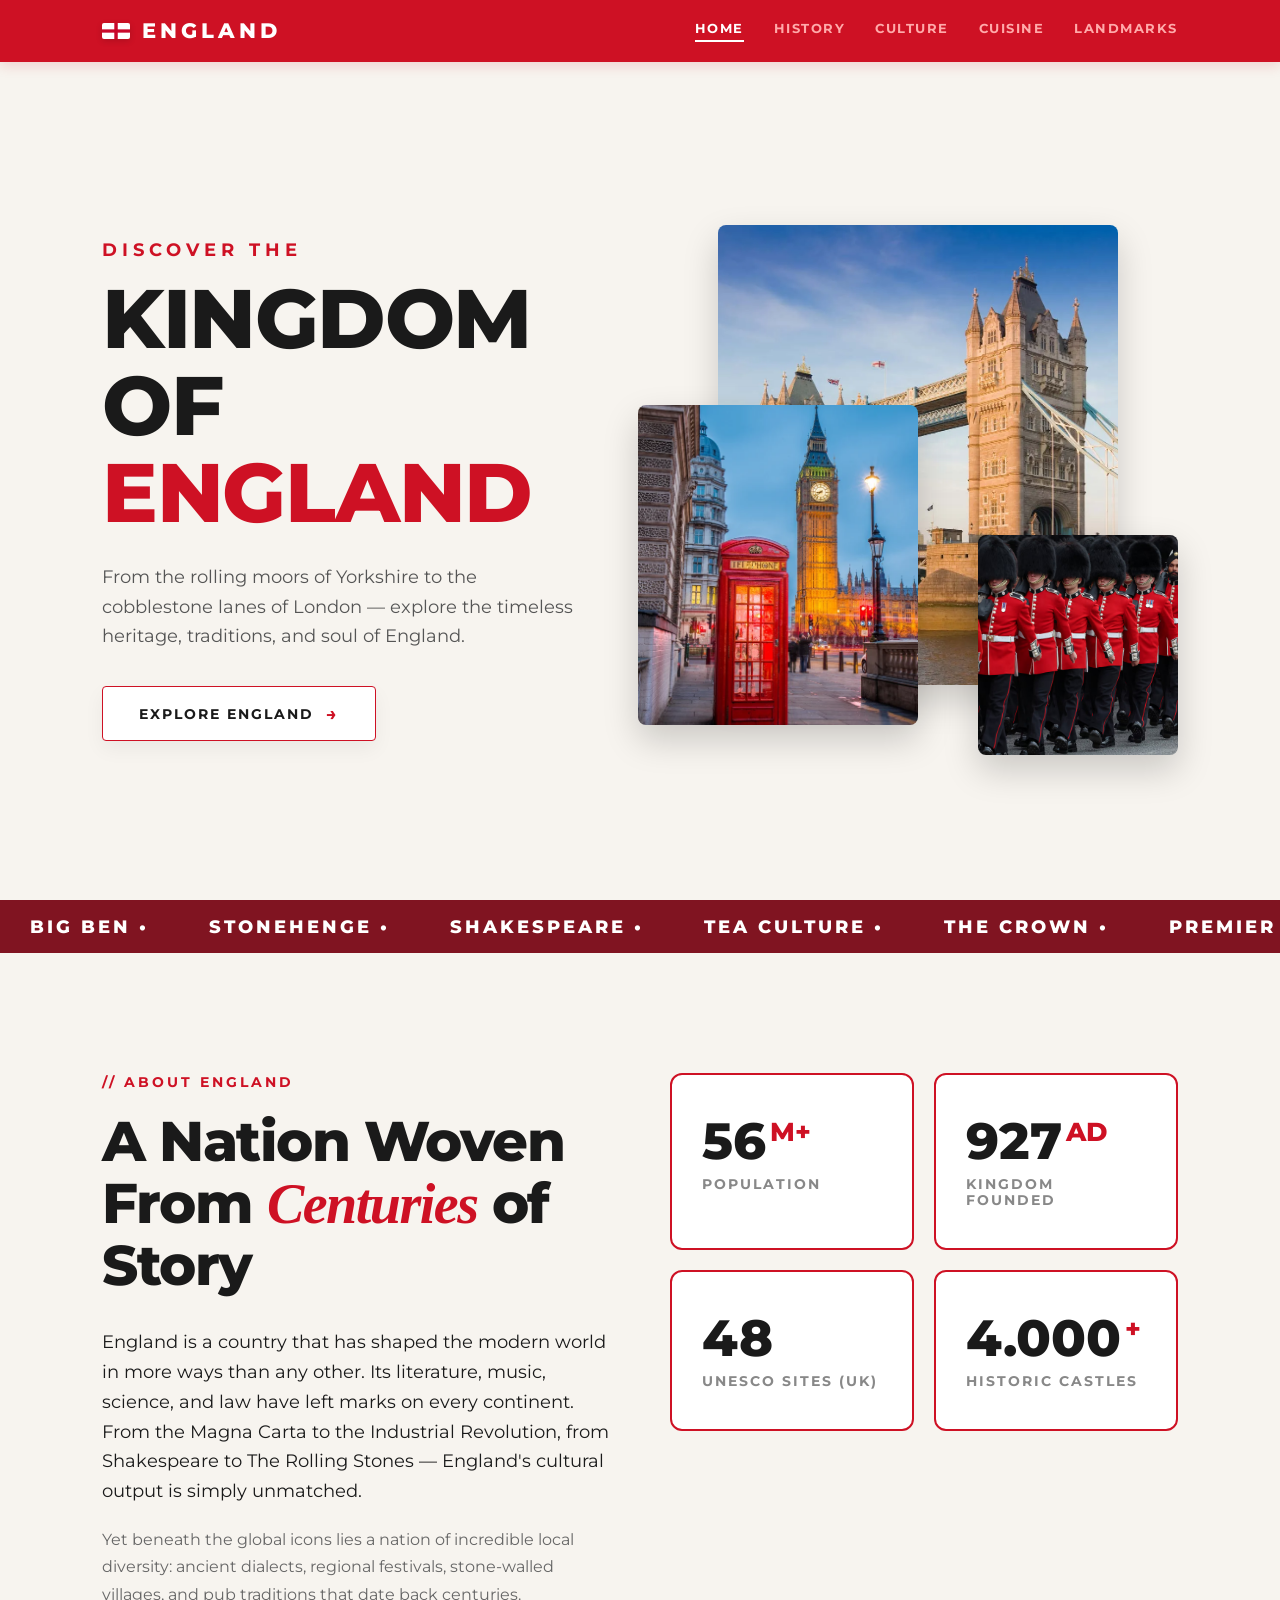
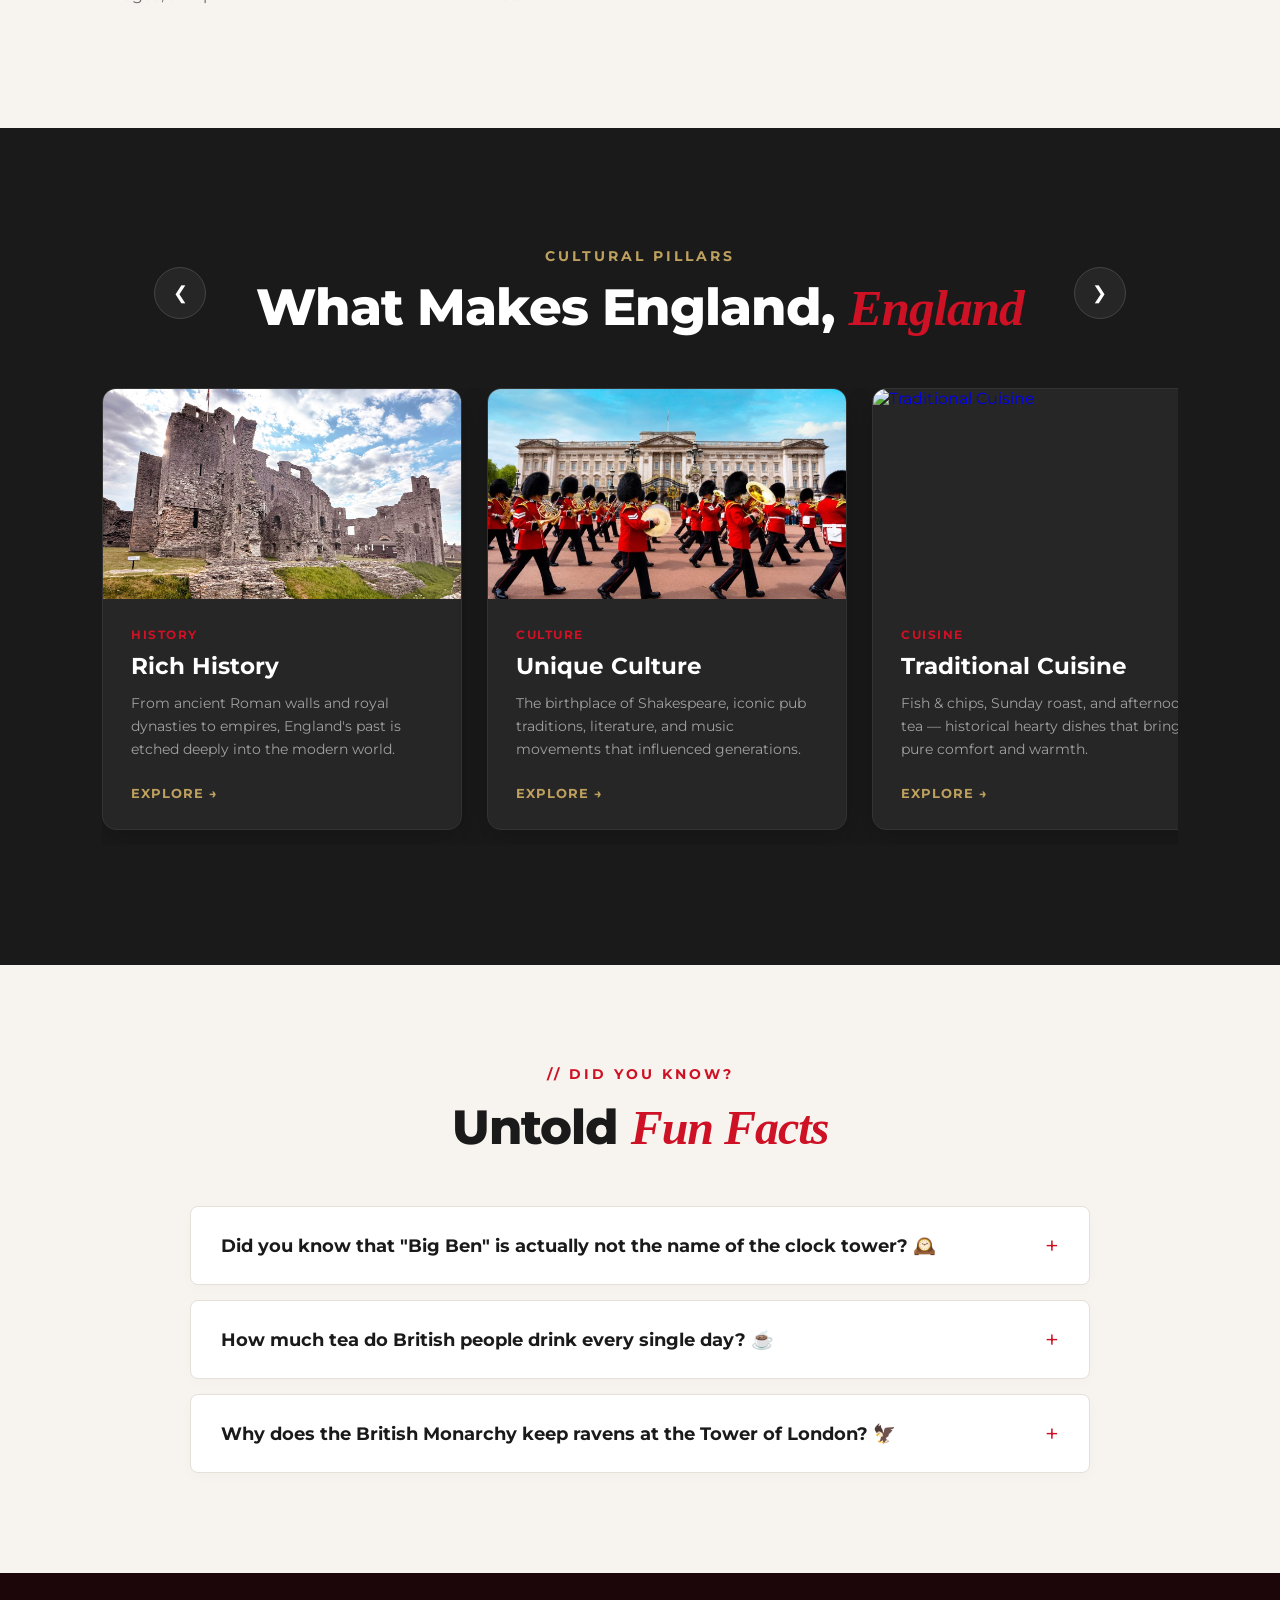
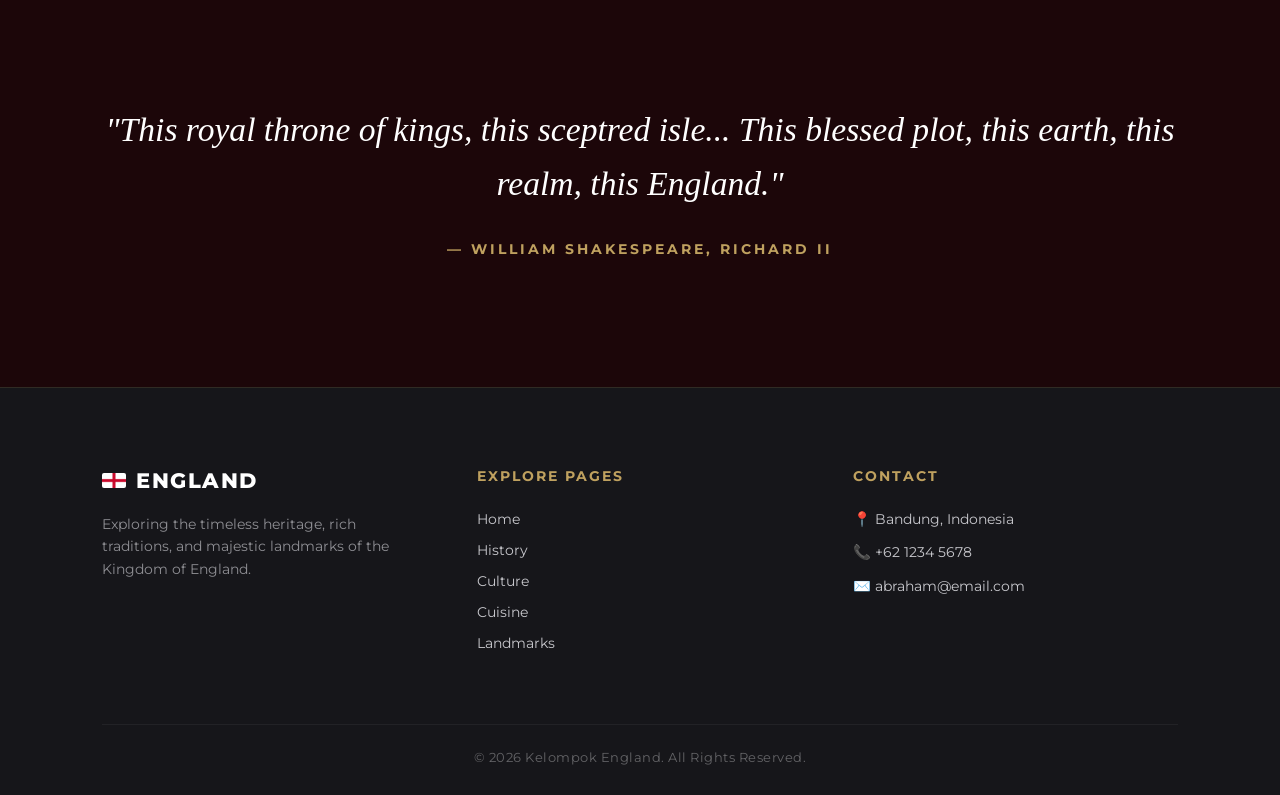
==== commit c6ab7d9b: "membuat javascript dan reponsivitas" ====
--- a/index.html
+++ b/index.html
@@ -13,11 +13,20 @@
 
 <body>
 
+    <!-- NAVBAR -->
     <nav>
         <div class="nav-logo-wrap">
             <img src="assets/england_flag.png" alt="England Flag" class="nav-flag">
             <h1>ENGLAND</h1>
         </div>
+
+        <input type="checkbox" id="menu-checkbox" class="menu-checkbox">
+        <label for="menu-checkbox" class="menu-toggle">
+            <span class="bar"></span>
+            <span class="bar"></span>
+            <span class="bar"></span>
+        </label>
+
         <div class="nav-links">
             <a href="index.html" class="active">HOME</a>
             <a href="history.html">HISTORY</a>
@@ -27,6 +36,7 @@
         </div>
     </nav>
 
+    <!-- HERO SECTION -->
     <header>
         <div class="header-text">
             <p class="sub-title">DISCOVER THE</p>
@@ -34,7 +44,7 @@
             <p class="description">From the rolling moors of Yorkshire to the cobblestone lanes of London — explore the
                 timeless heritage, traditions, and soul of England.</p>
 
-            <a href="" class="btn-explore">
+            <a href="#ticker-section" class="btn-explore">
                 EXPLORE ENGLAND
                 <span class="arrow">→</span>
             </a>
@@ -55,7 +65,8 @@
         </div>
     </header>
 
-    <div class="ticker-wrap">
+    <!-- TEKS BERJALAN -->
+    <div class="ticker-wrap" id="ticker-section">
         <div class="ticker">
             <div class="ticker-item">BIG BEN •</div>
             <div class="ticker-item">STONEHENGE •</div>
@@ -76,6 +87,7 @@
         </div>
     </div>
 
+    <!-- ABOUT SECTION -->
     <section class="about-section">
         <div class="about-container">
             <div class="about-left">
@@ -83,8 +95,8 @@
                 <h2 class="about-title">A Nation Woven From <span class="highlight-red">Centuries</span> of Story</h2>
                 <p class="about-desc">England is a country that has shaped the modern world in more ways than any other.
                     Its literature, music, science, and law have left marks on every continent. From the Magna Carta to
-                    the
-                    Industrial Revolution, from Shakespeare to The Rolling Stones — England's cultural output is simply
+                    the Industrial Revolution, from Shakespeare to The Rolling Stones — England's cultural output is
+                    simply
                     unmatched.
                 </p>
                 <p class="about-desc-sub">Yet beneath the global icons lies a nation of incredible local diversity:
@@ -116,15 +128,22 @@
         </div>
     </section>
 
+    <!-- CULTURAL PILLARS -->
     <section class="pillars-section">
         <div class="pillars-container">
             <div class="pillars-header">
-                <p class="pillars-tagline">CULTURAL PILLARS</p>
-                <h2 class="pillars-title">What Makes England, <span class="text-red">England</span></h2>
-            </div>
-
-            <div class="pillars-scroll-wrapper">
-                <div class="pillar-card">
+                <button class="slide-btn" id="slide-prev" aria-label="Previous">&#10094;</button>
+
+                <div class="pillars-title-group">
+                    <p class="pillars-tagline">CULTURAL PILLARS</p>
+                    <h2 class="pillars-title">What Makes England, <span class="highlight-red">England</span></h2>
+                </div>
+
+                <button class="slide-btn" id="slide-next" aria-label="Next">&#10095;</button>
+            </div>
+
+            <div class="pillars-scroll-wrapper" id="pillars-scroll">
+                <a href="history.html" class="pillar-card">
                     <div class="card-img-box">
                         <img src="assets/rich_history.jpg" alt="Rich History">
                     </div>
@@ -133,11 +152,11 @@
                         <h3>Rich History</h3>
                         <p class="card-desc">From ancient Roman walls and royal dynasties to empires, England's past is
                             etched deeply into the modern world.</p>
-                        <a href="" class="card-link">EXPLORE →</a>
-                    </div>
-                </div>
-
-                <div class="pillar-card">
+                        <span class="card-link">EXPLORE →</span>
+                    </div>
+                </a>
+
+                <a href="culture.html" class="pillar-card">
                     <div class="card-img-box">
                         <img src="assets/unique_culture.jpg" alt="Unique Culture">
                     </div>
@@ -146,11 +165,11 @@
                         <h3>Unique Culture</h3>
                         <p class="card-desc">The birthplace of Shakespeare, iconic pub traditions, literature, and music
                             movements that influenced generations.</p>
-                        <a href="" class="card-link">EXPLORE →</a>
-                    </div>
-                </div>
-
-                <div class="pillar-card">
+                        <span class="card-link">EXPLORE →</span>
+                    </div>
+                </a>
+
+                <a href="cuisine.html" class="pillar-card">
                     <div class="card-img-box">
                         <img src="assets/traditional_cuisine.jpg" alt="Traditional Cuisine">
                     </div>
@@ -159,11 +178,11 @@
                         <h3>Traditional Cuisine</h3>
                         <p class="card-desc">Fish & chips, Sunday roast, and afternoon tea — historical hearty dishes
                             that bring pure comfort and warmth.</p>
-                        <a href="" class="card-link">EXPLORE →</a>
-                    </div>
-                </div>
-
-                <div class="pillar-card">
+                        <span class="card-link">EXPLORE →</span>
+                    </div>
+                </a>
+
+                <a href="landmarks.html" class="pillar-card">
                     <div class="card-img-box">
                         <img src="assets/iconic_landmarks.jpg" alt="Iconic Landmarks">
                     </div>
@@ -172,13 +191,64 @@
                         <h3>Iconic Landmarks</h3>
                         <p class="card-desc">From the majestic Big Ben to the ancient mystery of Stonehenge, explore
                             structural marvels standing through time.</p>
-                        <a href="" class="card-link">EXPLORE →</a>
-                    </div>
-                </div>
+                        <span class="card-link">EXPLORE →</span>
+                    </div>
+                </a>
             </div>
         </div>
     </section>
 
+    <!-- FUN FACTSS SECTION -->
+    <section class="facts-section">
+        <div class="facts-container">
+            <div class="facts-header">
+                <p class="facts-tagline">// DID YOU KNOW?</p>
+                <h2 class="facts-title">Untold <span class="highlight-red">Fun Facts</span></h2>
+            </div>
+
+            <div class="facts-list">
+                <div class="facts-item">
+                    <button class="facts-question">
+                        <span>Did you know that "Big Ben" is actually not the name of the clock tower? 🕰️</span>
+                        <span class="facts-icon">+</span>
+                    </button>
+                    <div class="facts-answer">
+                        <p>Many people mistakenly believe that the iconic clock tower in London is named Big Ben. In
+                            fact, its official name is the <strong>Elizabeth Tower</strong>. The name <strong>"Big
+                                Ben"</strong> is actually the nickname for the <strong>giant 13.7-ton bell</strong>
+                            housed deep inside the tower!</p>
+                    </div>
+                </div>
+
+                <div class="facts-item">
+                    <button class="facts-question">
+                        <span>How much tea do British people drink every single day? ☕</span>
+                        <span class="facts-icon">+</span>
+                    </button>
+                    <div class="facts-answer">
+                        <p>The British are absolutely obsessed with tea! Collectively, they drink about <strong>100 to
+                                165 million cups of tea every single day</strong>. If you gathered all those cups over a
+                            year, it would be enough to fill roughly 20 Olympic-sized swimming pools.</p>
+                    </div>
+                </div>
+
+                <div class="facts-item">
+                    <button class="facts-question">
+                        <span>Why does the British Monarchy keep ravens at the Tower of London? 🦅</span>
+                        <span class="facts-icon">+</span>
+                    </button>
+                    <div class="facts-answer">
+                        <p>There is an ancient superstition dating back to the reign of King Charles II stating that at
+                            least <strong>6 ravens</strong> must reside at the Tower of London at all times. Legend has
+                            it that if these birds ever leave the tower, the British Kingdom will fall. To this day, the
+                            monarchy still employs a dedicated <em>Ravenmaster</em> to care for them.</p>
+                    </div>
+                </div>
+            </div>
+        </div>
+    </section>
+
+    <!-- QUOTE SECTION -->
     <section class="quote-section">
         <div class="quote-container">
             <p class="quote-text">"This royal throne of kings, this sceptred isle... This blessed plot, this earth, this
@@ -187,6 +257,46 @@
         </div>
     </section>
 
+    <!-- FOOTER -->
+    <footer class="main-footer">
+        <div class="footer-container">
+            <div class="footer-column brand-col">
+                <div class="footer-logo-wrap">
+                    <img src="assets/england_flag.png" alt="England Flag" class="footer-flag">
+                    <h2>ENGLAND</h2>
+                </div>
+                <p class="brand-desc">Exploring the timeless heritage, rich traditions, and majestic landmarks of the
+                    Kingdom of England.</p>
+            </div>
+
+            <div class="footer-column links-col">
+                <h3>EXPLORE PAGES</h3>
+                <ul class="footer-links">
+                    <li><a href="index.html">Home</a></li>
+                    <li><a href="history.html">History</a></li>
+                    <li><a href="culture.html">Culture</a></li>
+                    <li><a href="cuisine.html">Cuisine</a></li>
+                    <li><a href="landmarks.html">Landmarks</a></li>
+                </ul>
+            </div>
+
+            <div class="footer-column contact-col">
+                <h3>CONTACT</h3>
+                <ul class="contact-info">
+                    <li>📍 Bandung, Indonesia</li>
+                    <li>📞 +62 1234 5678</li>
+                    <li>✉️ abraham@email.com</li>
+                </ul>
+            </div>
+        </div>
+
+        <div class="footer-bottom">
+            <p>&copy; 2026 Kelompok England. All Rights Reserved.</p>
+        </div>
+    </footer>
+
+    <script src="js/script.js"></script>
+
 </body>
 
 </html>
--- a/css/style.css
+++ b/css/style.css
@@ -1,4 +1,8 @@
 /* RESET DASAR */
+html {
+    scroll-behavior: smooth;
+}
+
 * {
     margin: 0;
     padding: 0;
@@ -12,7 +16,7 @@
     overflow-x: hidden;
 }
 
-/* NAVIGATION BAR */
+/* NAVBAR */
 nav {
     background-color: #CE1124;
     color: #FFFFFF;
@@ -69,22 +73,30 @@
     border-bottom: 2px solid #FFFFFF;
 }
 
+/* Sembunyikan checkbox agar tidak terlihat di layar mana pun */
+.menu-checkbox {
+    display: none;
+}
+
+/* Sembunyikan hamburger menu di desktop */
+.menu-toggle {
+    display: none;
+}
+
 /* HERO SECTION */
 header {
     position: relative;
     min-height: 100vh;
-    padding-left: 8%;
-    padding-right: 8%;
+    padding: 80px 8% 0 8%;
     display: flex;
     align-items: center;
     justify-content: space-between;
-    background-color: #FFFFFF;
-    padding-top: 80px;
+    background-color: #F7F4EF;
 }
 
 .header-text {
     flex: 1;
-    max-width: 50%;
+    max-width: 45%;
     z-index: 5;
 }
 
@@ -105,7 +117,7 @@
     letter-spacing: -1.5px;
 }
 
-.main-title .text-red {
+.text-red {
     color: #CE1124;
 }
 
@@ -130,8 +142,7 @@
     border-radius: 4px;
     border: 1.5px solid #CE1124;
     box-shadow: 0 8px 20px rgba(0, 0, 0, 0.05);
-    transition: all 0.3s cubic-bezier(0.25, 0.8, 0.25, 1);
-    position: relative;
+    transition: all 0.3s ease;
 }
 
 .btn-explore .arrow {
@@ -146,7 +157,6 @@
     color: #FFFFFF;
     transform: translateY(-3px);
     box-shadow: 0 15px 30px rgba(206, 17, 36, 0.25);
-    border-color: #CE1124;
 }
 
 .btn-explore:hover .arrow {
@@ -158,13 +168,12 @@
     flex: 1;
     display: flex;
     justify-content: flex-end;
-    position: relative;
 }
 
 .image-stack-container {
     position: relative;
-    width: 480px;
-    height: 450px;
+    width: 580px;
+    height: 530px;
 }
 
 .stack-card {
@@ -172,7 +181,6 @@
     overflow: hidden;
     border-radius: 8px;
     box-shadow: 0 15px 35px rgba(0, 0, 0, 0.18);
-    background-color: #f0f0f0;
     transition: all 0.4s ease-in-out;
 }
 
@@ -183,24 +191,24 @@
 }
 
 .img-back {
-    width: 320px;
-    height: 380px;
+    width: 400px;
+    height: 460px;
     top: 0;
     right: 60px;
     z-index: 1;
 }
 
 .img-middle {
-    width: 220px;
-    height: 260px;
-    bottom: 20px;
-    right: 200px;
+    width: 280px;
+    height: 320px;
+    bottom: 30px;
+    right: 260px;
     z-index: 2;
 }
 
 .img-front {
-    width: 160px;
-    height: 180px;
+    width: 200px;
+    height: 220px;
     bottom: 0;
     right: 0;
     z-index: 3;
@@ -224,7 +232,7 @@
     background-color: #801421;
     overflow: hidden;
     padding: 16px 0;
-    box-shadow: 0 4px 20px rgba(0, 0, 0, 0.15);
+    scroll-margin-top: 75px;
 }
 
 .ticker {
@@ -261,11 +269,11 @@
 .about-container {
     display: flex;
     justify-content: space-between;
-    align-items: flex-start;
     gap: 60px;
 }
 
-.about-left {
+.about-left,
+.about-right {
     flex: 1;
     max-width: 48%;
 }
@@ -282,12 +290,11 @@
     font-size: 3.5rem;
     font-weight: 800;
     line-height: 1.1;
-    color: #1a1a1a;
     margin-bottom: 30px;
     letter-spacing: -1.5px;
 }
 
-.about-title .highlight-red {
+.highlight-red {
     font-family: 'Georgia', serif;
     color: #CE1124;
     font-style: italic;
@@ -296,7 +303,6 @@
 .about-desc {
     font-size: 1.1rem;
     line-height: 1.7;
-    color: #222222;
     margin-bottom: 20px;
 }
 
@@ -304,11 +310,6 @@
     font-size: 1rem;
     line-height: 1.7;
     color: #666666;
-}
-
-.about-right {
-    flex: 1;
-    max-width: 48%;
 }
 
 .stats-grid {
@@ -322,25 +323,21 @@
     border: 2px solid #CE1124;
     border-radius: 12px;
     padding: 40px 30px;
-    box-shadow: 0 4px 20px rgba(0, 0, 0, 0.02);
     transition: all 0.3s ease;
 }
 
 .stat-card h3 {
     font-size: 3.2rem;
     font-weight: 800;
-    color: #1a1a1a;
     line-height: 1;
     margin-bottom: 10px;
-    letter-spacing: -1px;
 }
 
 .stat-card h3 span {
     color: #CE1124;
     font-size: 1.6rem;
-    font-weight: 700;
+    vertical-align: super;
     margin-left: 4px;
-    vertical-align: super;
 }
 
 .stat-card p {
@@ -352,14 +349,13 @@
 
 .stat-card:hover {
     transform: translateY(-5px);
-    background-color: #FFFFFF;
     box-shadow: 0 15px 30px rgba(206, 17, 36, 0.08);
 }
 
-/* CULTURAL PILLARS SECTION */
+/* CULTURAL PILLARS */
 .pillars-section {
     background-color: #1A1A1A;
-    padding: 110px 8%;
+    padding: 120px 8%;
     color: #FFFFFF;
 }
 
@@ -369,10 +365,16 @@
 
 .pillars-header {
     display: flex;
-    flex-direction: column;
+    justify-content: center;
     align-items: center;
+    gap: 50px;
+    margin-bottom: 50px;
+    width: 100%;
+}
+
+.pillars-title-group {
     text-align: center;
-    margin-bottom: 50px;
+    flex-grow: 0;
 }
 
 .pillars-tagline {
@@ -380,43 +382,60 @@
     font-weight: 700;
     font-size: 0.85rem;
     letter-spacing: 3px;
-    margin-bottom: 10px;
+    margin-bottom: 12px;
 }
 
 .pillars-title {
     font-size: 3.2rem;
     font-weight: 800;
     letter-spacing: -1px;
+    line-height: 1.2;
+}
+
+.slide-btn {
+    background-color: #262626;
+    border: 1px solid #444444;
     color: #FFFFFF;
-    line-height: 1.2;
-}
-
-.pillars-title .text-red {
-    font-family: 'Georgia', serif;
-    color: #CE1124;
-    font-style: italic;
+    width: 52px;
+    height: 52px;
+    border-radius: 50%;
+    font-size: 1.1rem;
+    cursor: pointer;
+    display: flex;
+    justify-content: center;
+    align-items: center;
+    flex-shrink: 0;
+    transition: all 0.25s ease;
+}
+
+.slide-btn:hover {
+    background-color: #bfa15f;
+    border-color: #bfa15f;
+    color: #1A1A1A;
+    transform: translateY(-2px);
+}
+
+.slide-btn:active {
+    transform: translateY(0);
+}
+
+.pillars-slider-wrapper {
+    position: relative;
+    width: 100%;
 }
 
 .pillars-scroll-wrapper {
     display: flex;
     gap: 25px;
     overflow-x: auto;
-    padding-bottom: 25px;
+    padding-bottom: 15px;
     scroll-snap-type: x mandatory;
-    -webkit-overflow-scrolling: touch;
+    width: 100%;
+    scrollbar-width: none;
 }
 
 .pillars-scroll-wrapper::-webkit-scrollbar {
-    height: 6px;
-}
-
-.pillars-scroll-wrapper::-webkit-scrollbar-track {
-    background: #1A1A1A;
-}
-
-.pillars-scroll-wrapper::-webkit-scrollbar-thumb {
-    background: #333333;
-    border-radius: 4px;
+    display: none;
 }
 
 .pillar-card {
@@ -428,8 +447,9 @@
     flex-direction: column;
     scroll-snap-align: start;
     border: 1px solid #333333;
-    box-shadow: 0 10px 30px rgba(0, 0, 0, 0.3);
+    box-shadow: 0 10px 30px rgba(0, 0, 0, 0.2);
     transition: all 0.3s ease;
+    text-decoration: none;
 }
 
 .card-img-box {
@@ -442,10 +462,15 @@
     width: 100%;
     height: 100%;
     object-fit: cover;
+    transition: transform 0.5s ease;
+}
+
+.pillar-card:hover .card-img-box img {
+    transform: scale(1.05);
 }
 
 .card-content {
-    padding: 24px;
+    padding: 28px;
     display: flex;
     flex-direction: column;
     flex-grow: 1;
@@ -455,20 +480,19 @@
     color: #CE1124;
     font-size: 0.75rem;
     font-weight: 700;
+    margin-bottom: 10px;
     letter-spacing: 1.5px;
-    margin-bottom: 10px;
 }
 
 .card-content h3 {
-    font-size: 1.5rem;
+    font-size: 1.45rem;
     font-weight: 700;
     margin-bottom: 12px;
     color: #FFFFFF;
-    letter-spacing: -0.5px;
 }
 
 .card-desc {
-    color: #CCCCCC;
+    color: #A0A0A0;
     font-size: 0.9rem;
     line-height: 1.6;
     margin-bottom: 25px;
@@ -480,15 +504,121 @@
     text-decoration: none;
     font-weight: 700;
     font-size: 0.8rem;
-    letter-spacing: 1.5px;
-    transition: color 0.3s ease;
+    letter-spacing: 1px;
+    display: inline-block;
+    transition: transform 0.2s ease;
+}
+
+.pillar-card:hover .card-link {
+    transform: translateX(6px);
 }
 
 .pillar-card:hover {
-    transform: translateY(-8px);
-    box-shadow: 0 20px 40px rgba(0, 0, 0, 0.5);
+    transform: translateY(-5px);
     border-color: #bfa15f;
-    background-color: #2D2D2D;
+    box-shadow: 0 15px 35px rgba(0, 0, 0, 0.4);
+}
+
+/* FUN FACTS SECTION */
+.facts-section {
+    background-color: #F7F4EF;
+    padding: 100px 8%;
+}
+
+.facts-container {
+    max-width: 900px;
+    margin: 0 auto;
+}
+
+.facts-header {
+    text-align: center;
+    margin-bottom: 50px;
+}
+
+.facts-tagline {
+    color: #CE1124;
+    font-weight: 700;
+    font-size: 0.9rem;
+    letter-spacing: 3px;
+    margin-bottom: 15px;
+}
+
+.facts-title {
+    font-size: 3rem;
+    font-weight: 800;
+    letter-spacing: -1px;
+}
+
+.facts-list {
+    display: flex;
+    flex-direction: column;
+    gap: 15px;
+}
+
+.facts-item {
+    background-color: #FFFFFF;
+    border: 1px solid #E5E0D8;
+    border-radius: 8px;
+    overflow: hidden;
+    box-shadow: 0 4px 15px rgba(0, 0, 0, 0.02);
+    transition: all 0.3s ease;
+}
+
+.facts-question {
+    width: 100%;
+    background: none;
+    border: none;
+    padding: 24px 30px;
+    display: flex;
+    justify-content: space-between;
+    align-items: center;
+    text-align: left;
+    font-family: 'Montserrat', sans-serif;
+    font-size: 1.15rem;
+    font-weight: 700;
+    color: #1a1a1a;
+    cursor: pointer;
+    transition: all 0.3s ease;
+}
+
+.facts-question:hover {
+    color: #CE1124;
+    background-color: rgba(206, 17, 36, 0.02);
+}
+
+.facts-icon {
+    font-size: 1.5rem;
+    font-weight: 400;
+    color: #CE1124;
+    transition: transform 0.3s ease;
+}
+
+.facts-answer {
+    max-height: 0;
+    overflow: hidden;
+    transition: max-height 0.4s cubic-bezier(0.4, 0, 0.2, 1);
+    background-color: #FFFFFF;
+}
+
+.facts-answer p {
+    padding: 0 30px 24px 30px;
+    color: #555555;
+    font-size: 1rem;
+    line-height: 1.7;
+}
+
+.facts-item.active {
+    border-color: #CE1124;
+    box-shadow: 0 10px 25px rgba(206, 17, 36, 0.06);
+}
+
+.facts-item.active .facts-question {
+    color: #CE1124;
+}
+
+.facts-item.active .facts-icon {
+    transform: rotate(45deg);
+    color: #888888;
 }
 
 /* QUOTE SECTION */
@@ -496,14 +626,6 @@
     background-color: #1C0609;
     padding: 130px 8%;
     text-align: center;
-    display: flex;
-    justify-content: center;
-    align-items: center;
-}
-
-.quote-container {
-    max-width: 900px;
-    margin: 0 auto;
 }
 
 .quote-text {
@@ -512,7 +634,6 @@
     font-size: 2.1rem;
     line-height: 1.6;
     color: #FFFFFF;
-    font-weight: 400;
     margin-bottom: 30px;
 }
 
@@ -524,7 +645,409 @@
     text-transform: uppercase;
 }
 
-.quote-source {
-    font-style: italic;
-    font-weight: 500;
+/* FOOTER */
+.main-footer {
+    background-color: #16161A;
+    border-top: 1px solid rgba(191, 161, 95, 0.15);
+    padding: 80px 8% 30px 8%;
+    color: #FFFFFF;
+}
+
+.footer-container {
+    max-width: 1200px;
+    margin: 0 auto;
+    display: flex;
+    justify-content: space-between;
+    align-items: flex-start;
+    gap: 50px;
+}
+
+.footer-column {
+    flex: 1;
+}
+
+.footer-logo-wrap {
+    display: flex;
+    align-items: center;
+    gap: 10px;
+    margin-bottom: 20px;
+}
+
+.footer-flag {
+    width: 24px;
+    height: auto;
+    border-radius: 2px;
+}
+
+.footer-logo-wrap h2 {
+    font-size: 1.3rem;
+    font-weight: 800;
+    letter-spacing: 1.5px;
+    color: #FFFFFF;
+}
+
+.brand-desc {
+    color: #8E8E93;
+    font-size: 0.88rem;
+    line-height: 1.6;
+    max-width: 300px;
+}
+
+.footer-column h3 {
+    font-size: 0.85rem;
+    font-weight: 700;
+    letter-spacing: 2px;
+    color: #bfa15f;
+    margin-bottom: 25px;
+    text-transform: uppercase;
+}
+
+.footer-links {
+    list-style: none;
+}
+
+.footer-links li {
+    margin-bottom: 12px;
+}
+
+.footer-links a {
+    color: #C7C7CC;
+    text-decoration: none;
+    font-size: 0.9rem;
+    transition: color 0.3s ease;
+}
+
+.footer-links a:hover {
+    color: #CE1124;
+}
+
+.contact-info {
+    list-style: none;
+}
+
+.contact-info li {
+    color: #C7C7CC;
+    font-size: 0.9rem;
+    margin-bottom: 12px;
+    line-height: 1.5;
+}
+
+.footer-bottom {
+    max-width: 1200px;
+    margin: 60px auto 0 auto;
+    padding-top: 25px;
+    border-top: 1px solid rgba(255, 255, 255, 0.05);
+    text-align: center;
+}
+
+.footer-bottom p {
+    color: #636366;
+    font-size: 0.8rem;
+    letter-spacing: 0.5px;
+}
+
+/* LAYAR TABLET */
+@media (max-width: 1024px) {
+    header {
+        flex-direction: column;
+        padding-top: 130px;
+        padding-bottom: 60px;
+        text-align: center;
+        gap: 50px;
+    }
+
+    .header-text {
+        max-width: 100%;
+        display: flex;
+        flex-direction: column;
+        align-items: center;
+    }
+
+    .main-title {
+        font-size: 3.8rem;
+    }
+
+    .description {
+        max-width: 100%;
+    }
+
+    .header-visual-zone {
+        justify-content: center;
+        width: 100%;
+    }
+
+    .about-container {
+        flex-direction: column;
+        gap: 40px;
+    }
+
+    .about-left,
+    .about-right {
+        max-width: 100%;
+    }
+
+    .about-title {
+        font-size: 2.8rem;
+    }
+
+    .pillars-header {
+        gap: 35px;
+    }
+
+    .pillars-title {
+        font-size: 2.6rem;
+    }
+
+    .footer-container {
+        flex-wrap: wrap;
+        gap: 40px;
+    }
+
+    .footer-column.brand-col {
+        flex: 1 1 100%;
+        margin-bottom: 10px;
+    }
+
+    .footer-column.links-col,
+    .footer-column.contact-col {
+        flex: 1 1 calc(50% - 20px);
+    }
+}
+
+/* LAYAR HP */
+@media (max-width: 768px) {
+
+    .nav-links {
+        display: none;
+        position: absolute;
+        top: 100%;
+        left: 0;
+        width: 100%;
+        background-color: #CE1124;
+        flex-direction: column;
+        padding: 10px 0;
+        box-shadow: 0 8px 15px rgba(0, 0, 0, 0.2);
+    }
+
+    .nav-links a {
+        padding: 15px 8%;
+        width: 100%;
+        display: block;
+        border-bottom: 1px solid rgba(255, 255, 255, 0.1);
+    }
+
+    .nav-links a:hover,
+    .nav-links a.active {
+        border-bottom: none;
+        background-color: #A30D1B;
+    }
+
+    .nav-links {
+        display: none;
+        position: absolute;
+        top: 100%;
+        left: 0;
+        width: 100%;
+        background-color: #CE1124;
+        flex-direction: column;
+        padding: 10px 0;
+    }
+
+    .menu-toggle {
+        display: flex;
+        flex-direction: column;
+        justify-content: space-between;
+        width: 25px;
+        height: 19px;
+        cursor: pointer;
+        z-index: 1001;
+    }
+
+    .menu-toggle .bar {
+        height: 3px;
+        width: 100%;
+        background-color: #FFFFFF;
+        border-radius: 2px;
+        transition: all 0.3s ease;
+    }
+
+    .menu-checkbox:checked~.nav-links {
+        display: flex !important;
+    }
+
+    .menu-checkbox:checked~.menu-toggle .bar:nth-child(1) {
+        transform: translateY(8px) rotate(45deg);
+    }
+
+    .menu-checkbox:checked~.menu-toggle .bar:nth-child(2) {
+        opacity: 0;
+    }
+
+    .menu-checkbox:checked~.menu-toggle .bar:nth-child(3) {
+        transform: translateY(-8px) rotate(-45deg);
+    }
+
+    .main-title {
+        font-size: 2.5rem;
+    }
+
+    .about-title {
+        font-size: 2.1rem;
+    }
+
+    .quote-text {
+        font-size: 1.4rem;
+    }
+
+    .image-stack-container {
+        width: 100%;
+        max-width: 320px;
+        height: 290px;
+        margin: 0 auto;
+    }
+
+    .img-back {
+        width: 220px;
+        height: 250px;
+        right: 20px;
+    }
+
+    .img-middle {
+        width: 150px;
+        height: 175px;
+        right: 130px;
+        bottom: 15px;
+    }
+
+    .img-front {
+        width: 110px;
+        height: 110px;
+    }
+
+    .stats-grid {
+        grid-template-columns: repeat(2, 1fr);
+        gap: 12px;
+    }
+
+    .stat-card {
+        padding: 20px 15px;
+        border-radius: 8px;
+        text-align: center;
+    }
+
+    .stat-card h3 {
+        font-size: 1.8rem;
+        margin-bottom: 5px;
+    }
+
+    .stat-card h3 span {
+        font-size: 0.95rem;
+    }
+
+    .stat-card p {
+        font-size: 0.65rem;
+        letter-spacing: 1px;
+    }
+
+    .pillars-header {
+        gap: 12px;
+        margin-bottom: 35px;
+    }
+
+    .pillars-title {
+        font-size: 1.5rem;
+    }
+
+    .slide-btn {
+        width: 40px;
+        height: 40px;
+        font-size: 0.9rem;
+    }
+
+    .pillars-scroll-wrapper {
+        display: flex;
+        gap: 20px;
+        overflow-x: auto;
+        padding-bottom: 15px;
+        scroll-snap-type: x mandatory;
+        width: 100%;
+        scrollbar-width: none;
+    }
+
+    .pillars-scroll-wrapper::-webkit-scrollbar {
+        display: none;
+    }
+
+    .pillar-card {
+        flex: 0 0 285px;
+        width: auto;
+        border-radius: 12px;
+    }
+
+    .card-img-box {
+        height: 165px;
+    }
+
+    .card-content {
+        padding: 22px;
+    }
+
+    .card-tag {
+        font-size: 0.75rem;
+        margin-bottom: 8px;
+    }
+
+    .card-content h3 {
+        font-size: 1.2rem;
+        margin-bottom: 8px;
+    }
+
+    .card-desc {
+        font-size: 0.85rem;
+        line-height: 1.5;
+        margin-bottom: 20px;
+    }
+
+    .card-link {
+        font-size: 0.85rem;
+    }
+
+    .facts-section {
+        padding: 70px 5%;
+    }
+
+    .facts-title {
+        font-size: 2rem;
+    }
+
+    .facts-question {
+        padding: 18px 20px;
+        font-size: 0.95rem;
+    }
+
+    .facts-answer p {
+        padding: 0 20px 18px 20px;
+        font-size: 0.85rem;
+    }
+
+    .main-footer {
+        padding: 60px 6% 30px 6%;
+    }
+
+    .footer-container {
+        flex-direction: column;
+        gap: 35px;
+    }
+
+    .footer-column {
+        width: 100%;
+    }
+
+    .footer-column h3 {
+        margin-bottom: 15px;
+    }
+
+    .footer-bottom {
+        margin-top: 40px;
+    }
 }
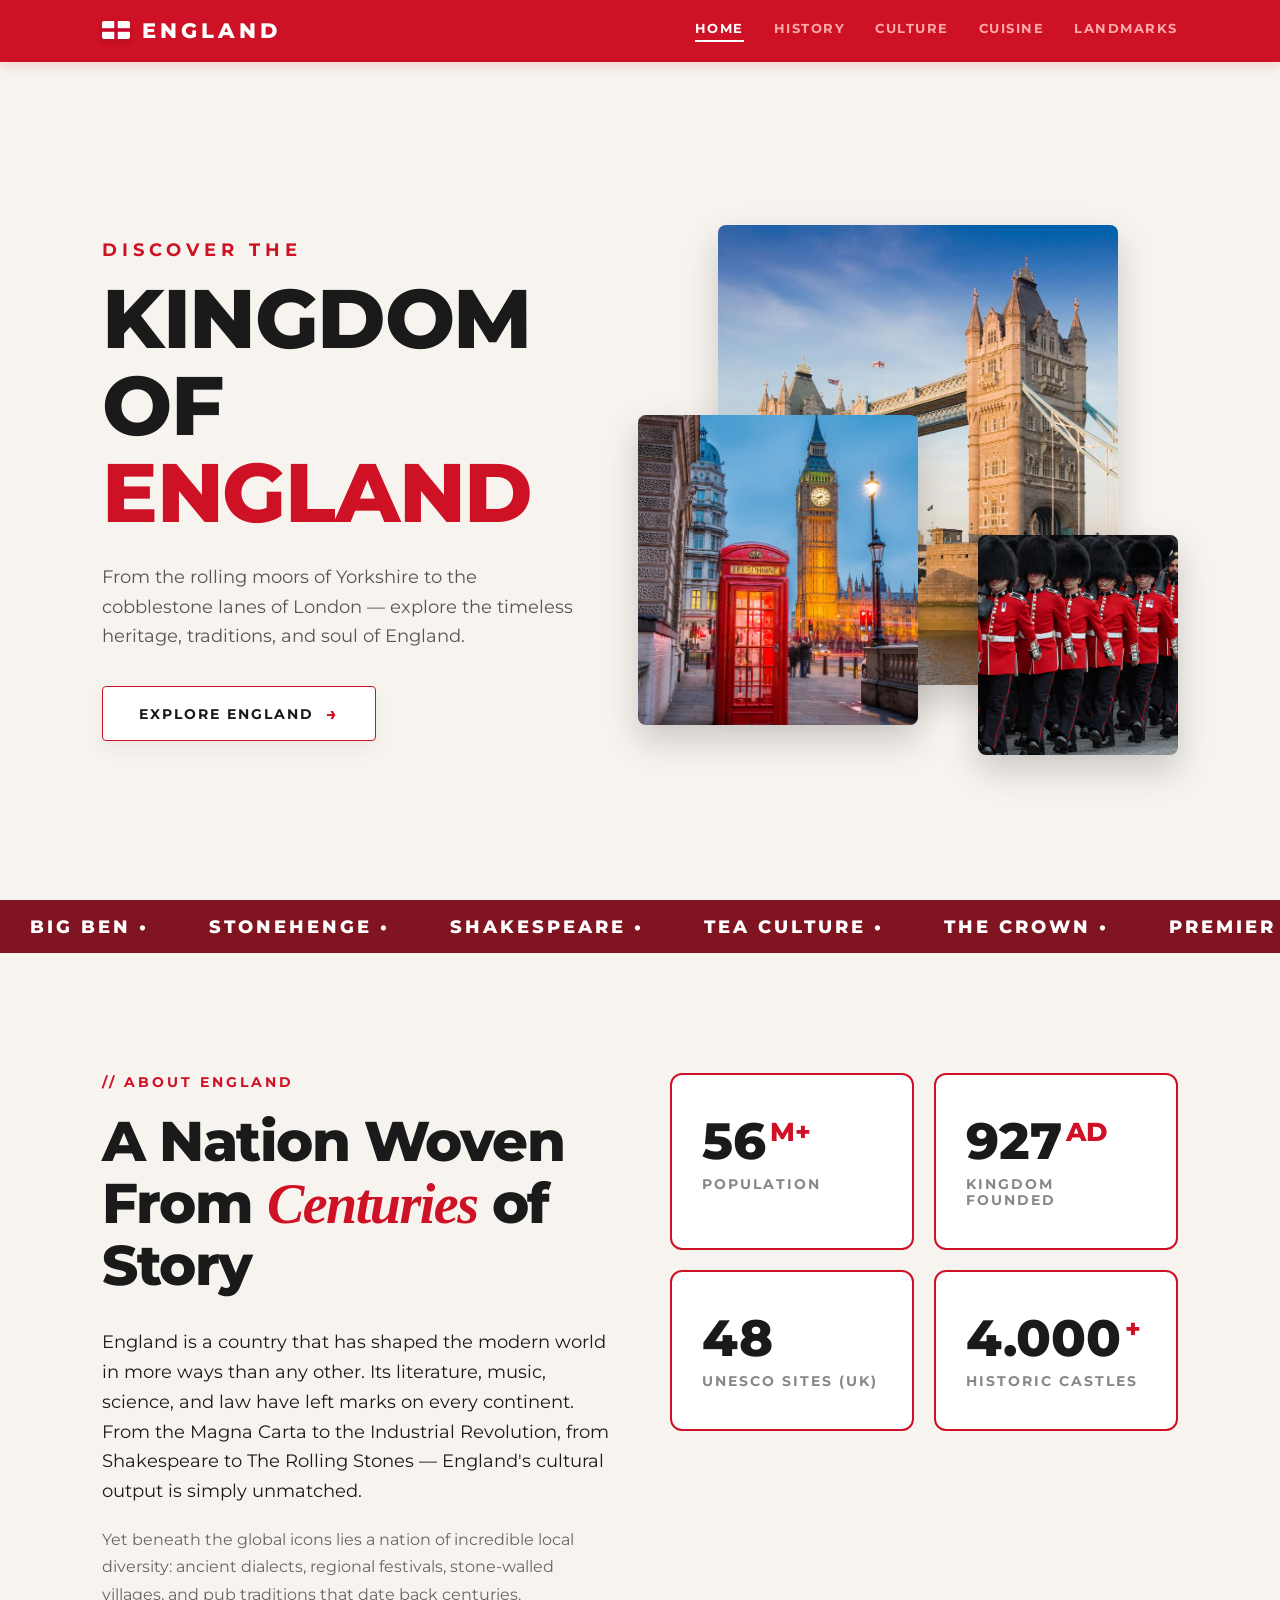
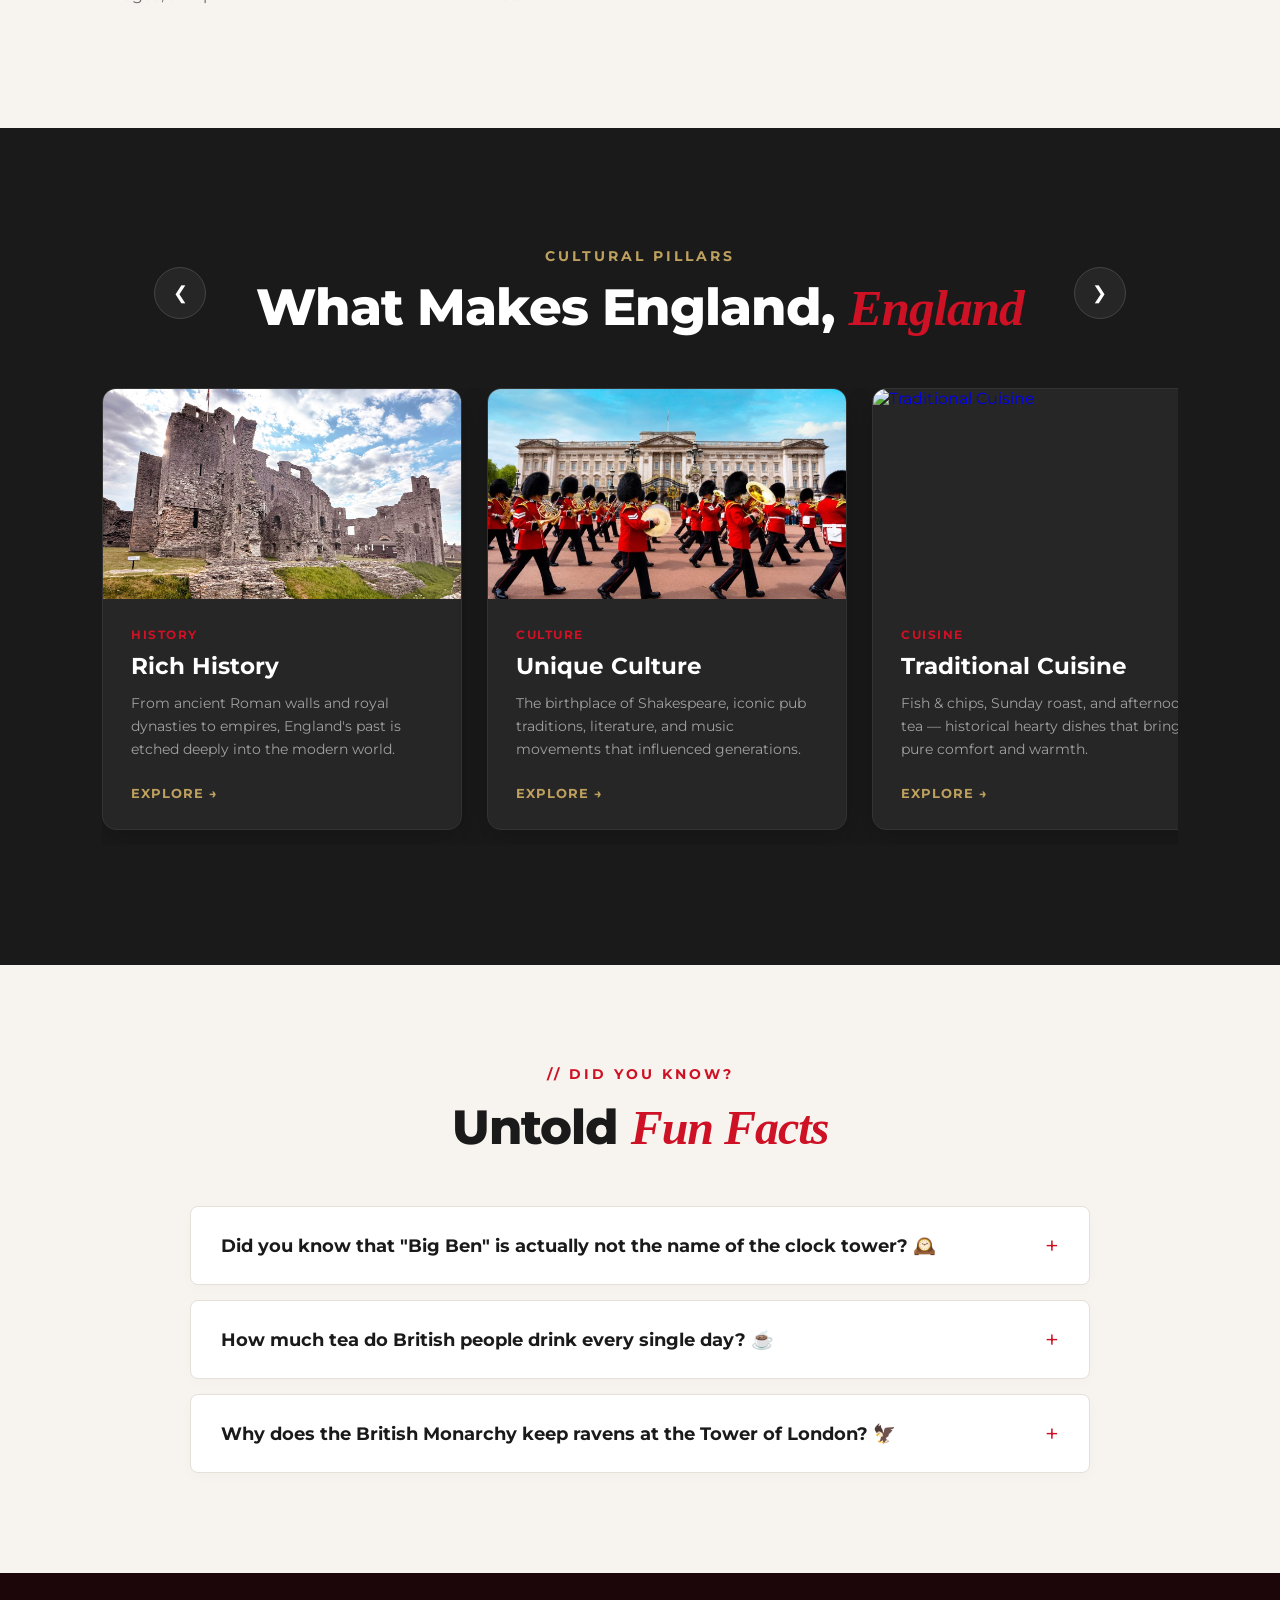
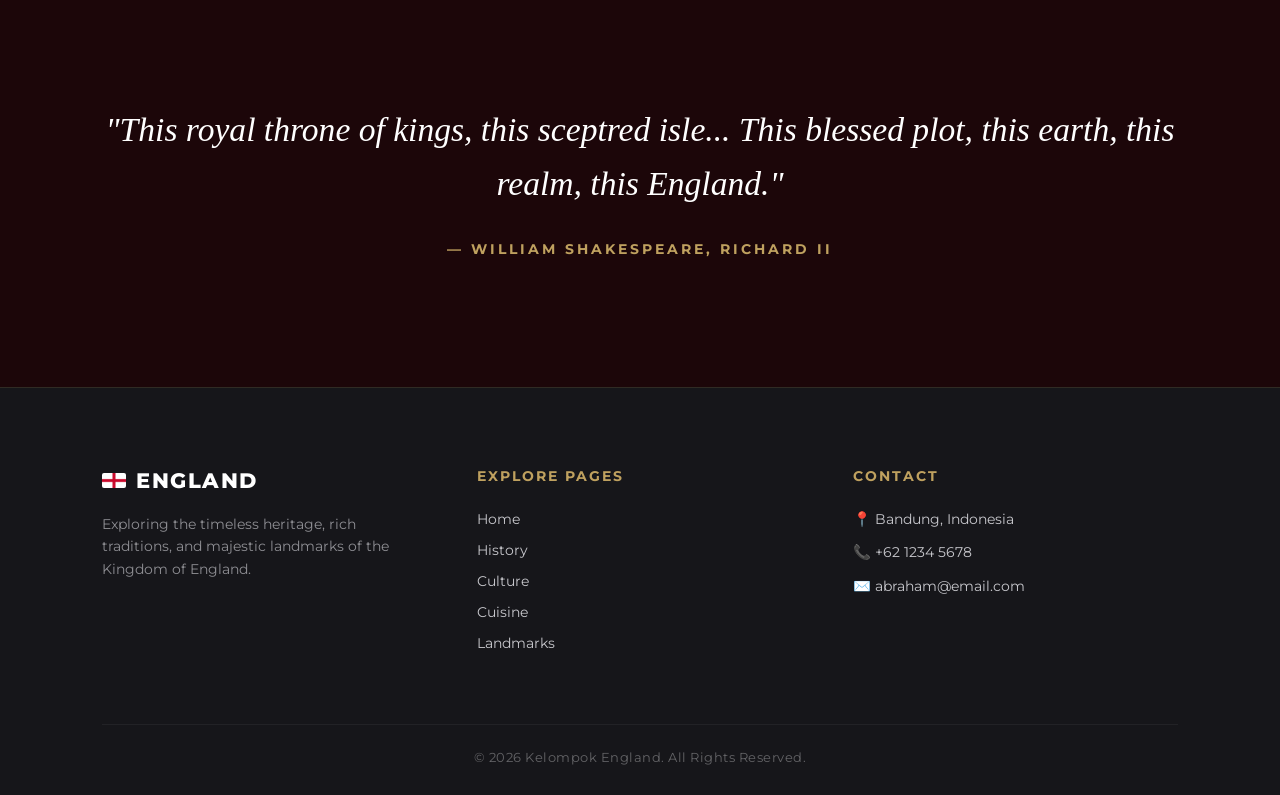
==== commit e0dbbcea: "perbaikan dan tambahan" ====
--- a/index.html
+++ b/index.html
@@ -16,8 +16,10 @@
     <!-- NAVBAR -->
     <nav>
         <div class="nav-logo-wrap">
+            <a href="index.html">
             <img src="assets/england_flag.png" alt="England Flag" class="nav-flag">
             <h1>ENGLAND</h1>
+            </a>
         </div>
 
         <input type="checkbox" id="menu-checkbox" class="menu-checkbox">
--- a/css/style.css
+++ b/css/style.css
@@ -38,9 +38,16 @@
     gap: 12px;
 }
 
+.nav-logo-wrap a{
+    text-decoration: none;
+    display: flex;
+    gap: 12px;
+    color: #FFFFFF;
+}
+
 .nav-flag {
     width: 28px;
-    height: auto;
+    height: 18px;
     border-radius: 2px;
     box-shadow: 0 2px 6px rgba(0, 0, 0, 0.15);
 }
@@ -200,7 +207,7 @@
 
 .img-middle {
     width: 280px;
-    height: 320px;
+    height: 310px;
     bottom: 30px;
     right: 260px;
     z-index: 2;
